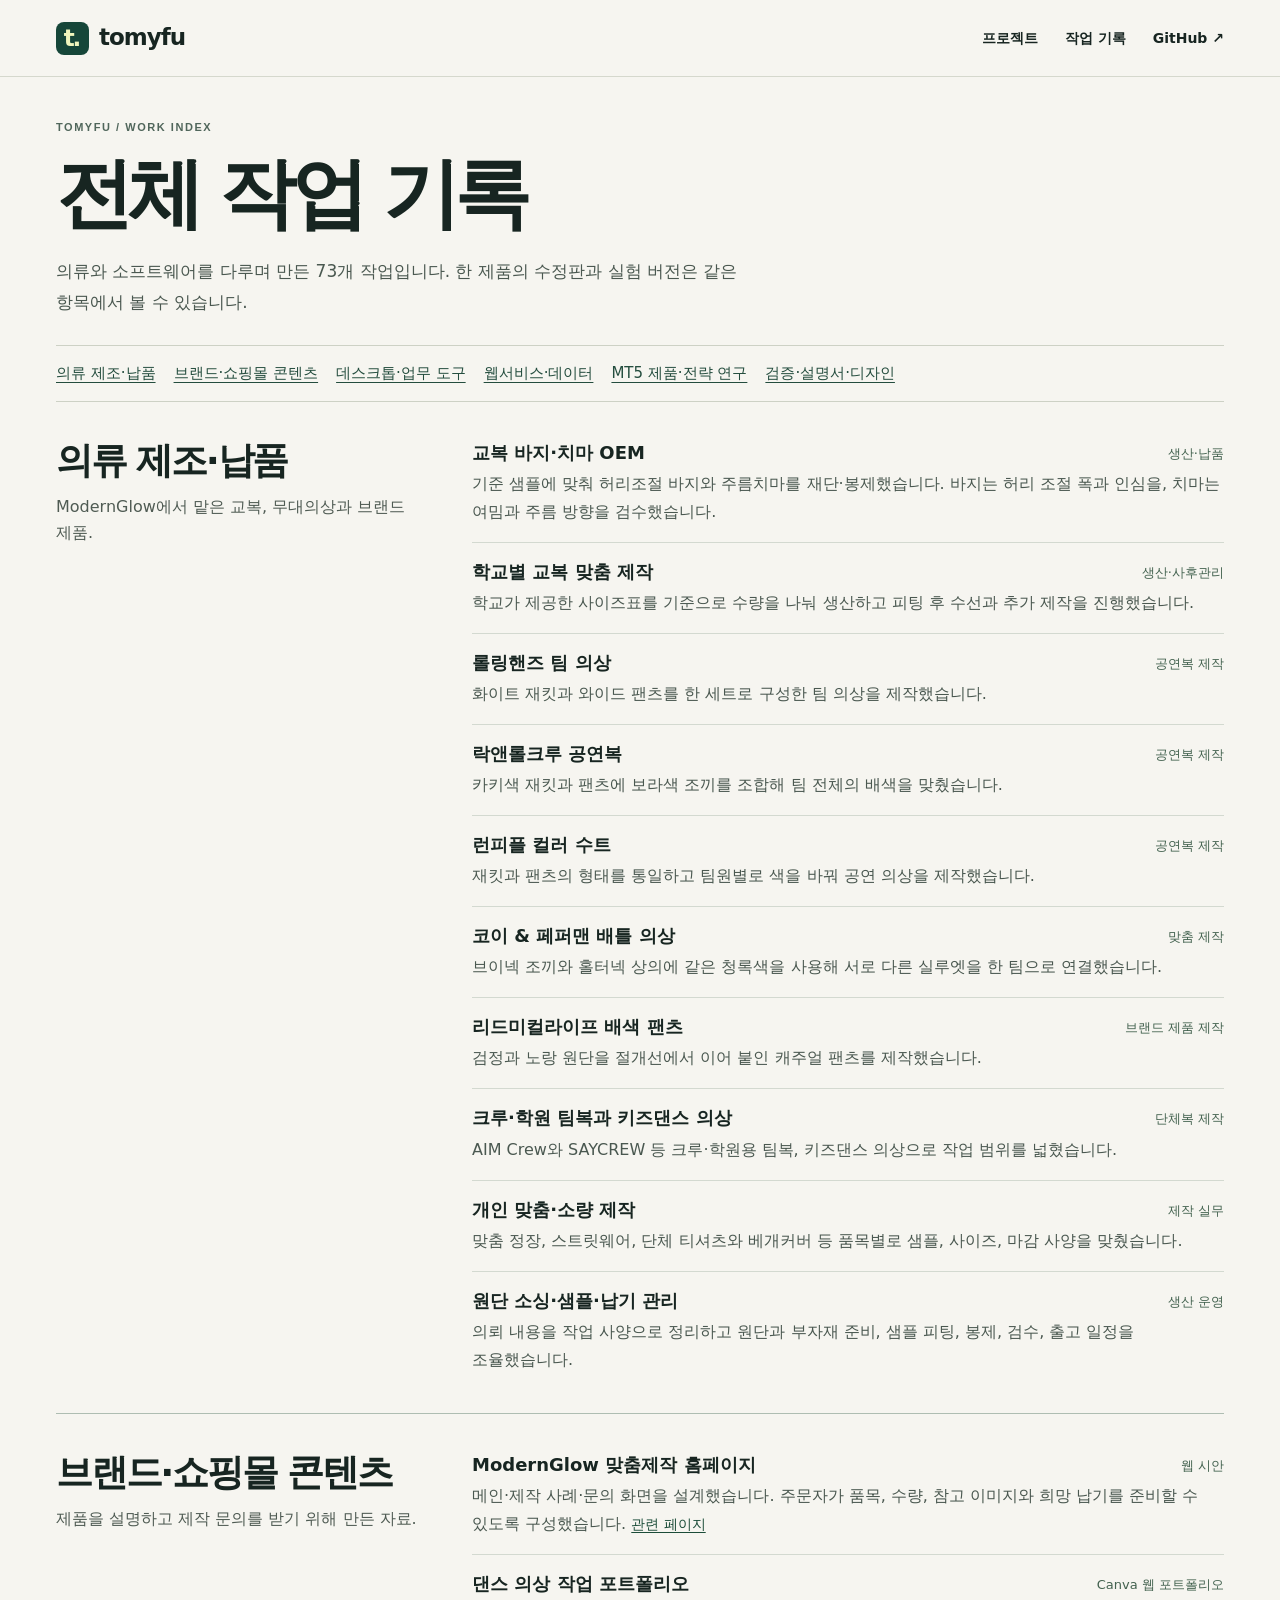
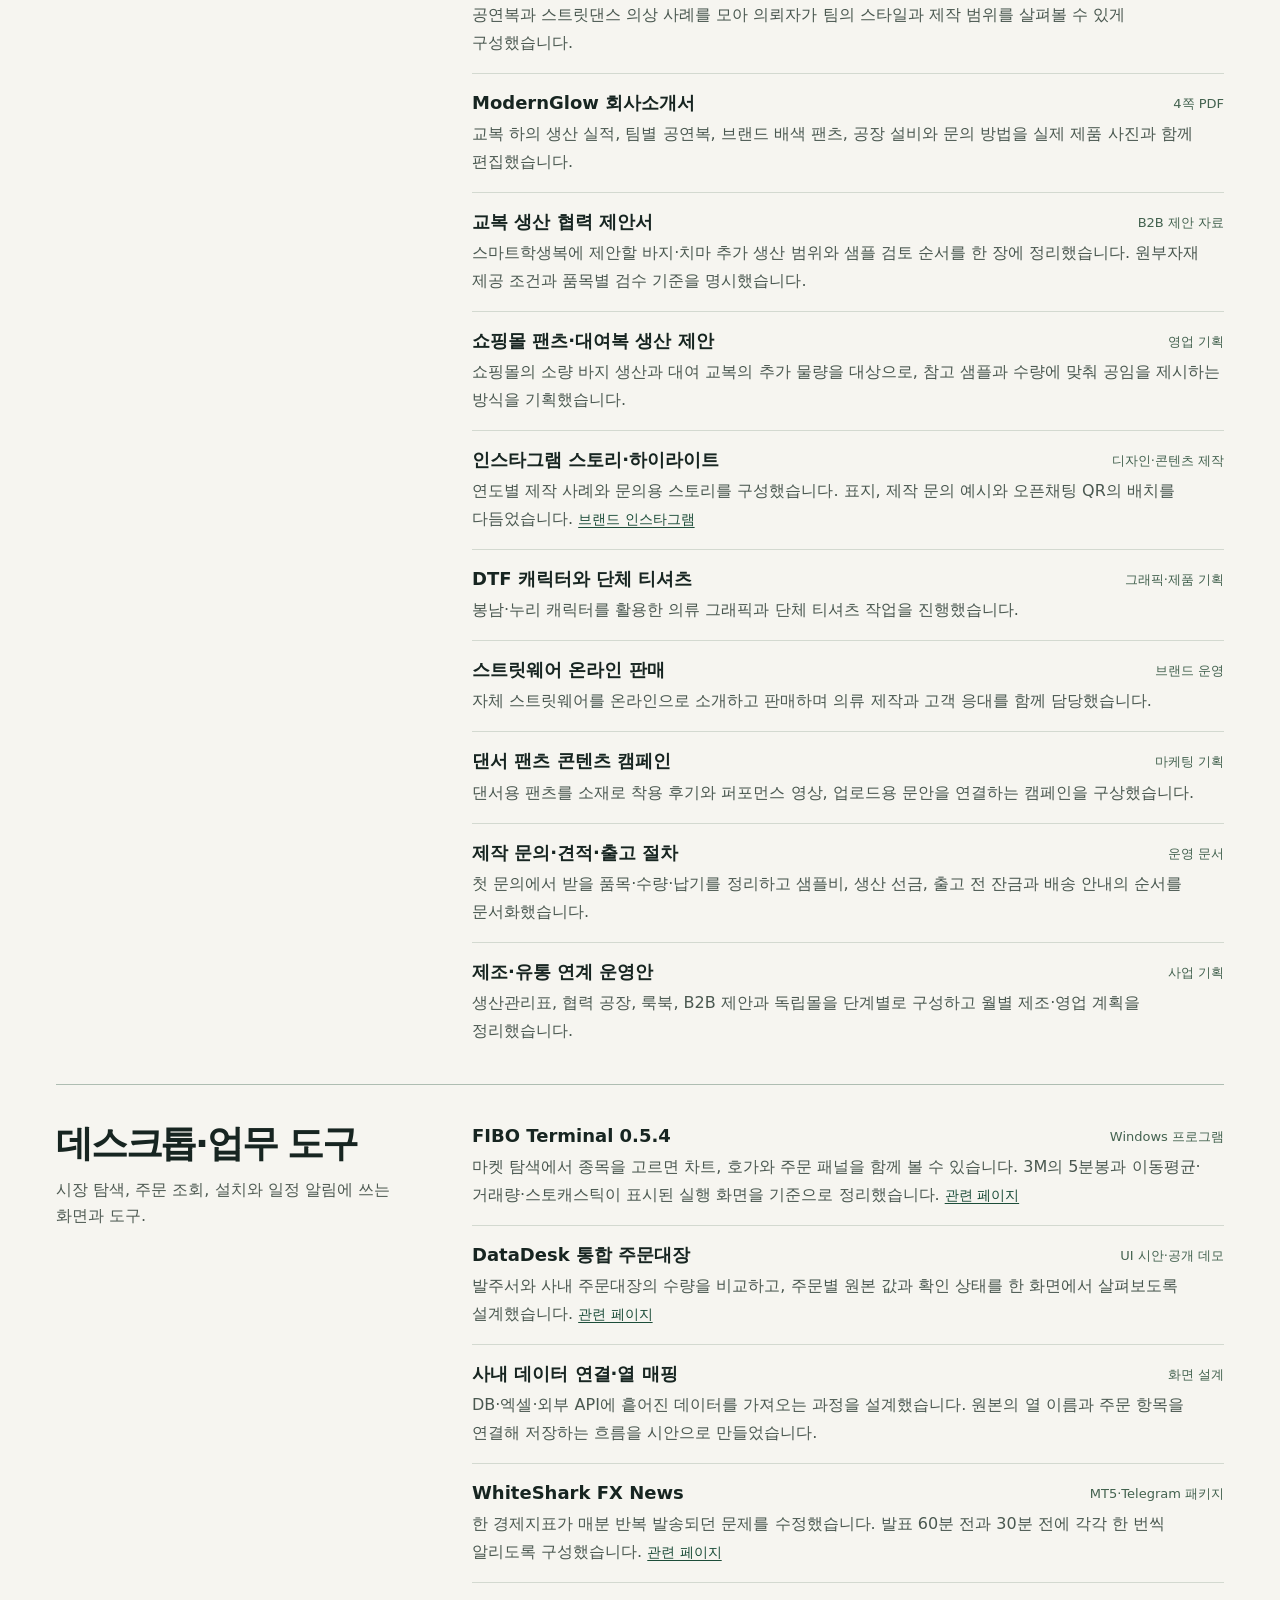
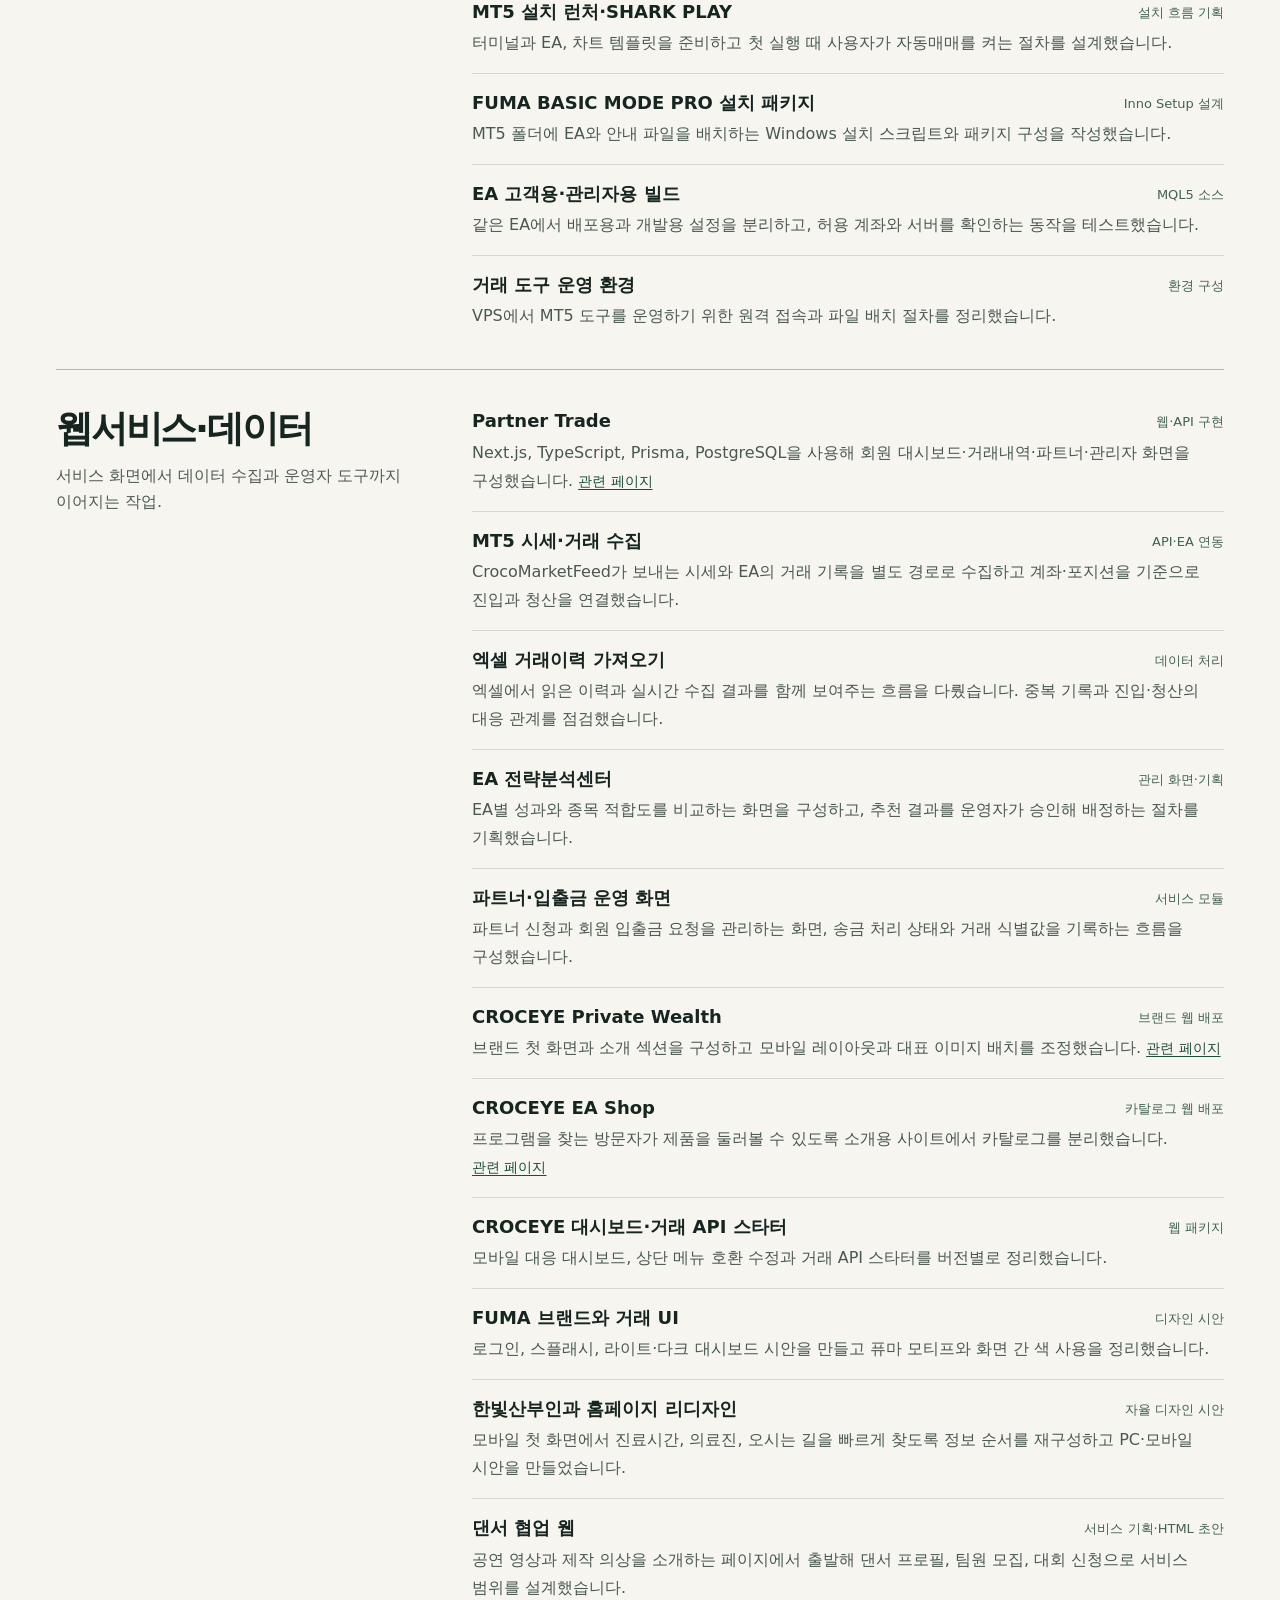
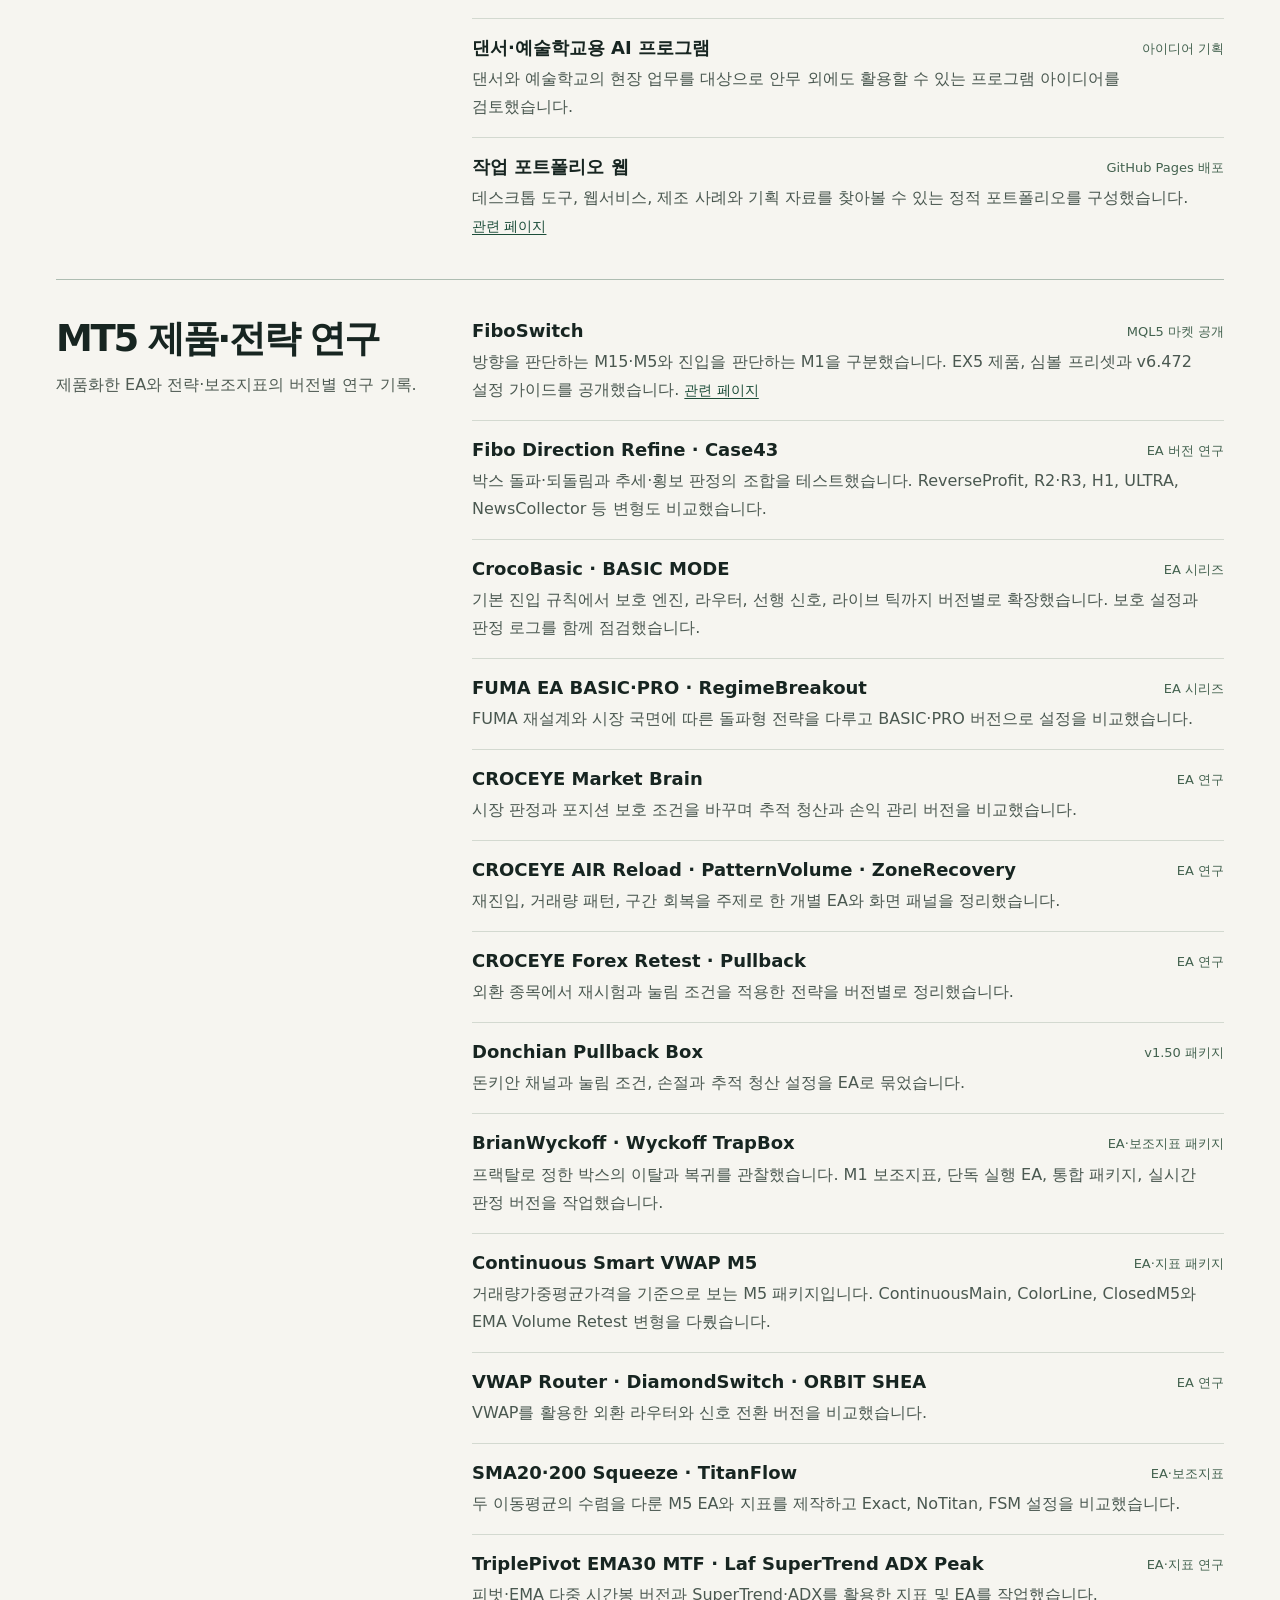
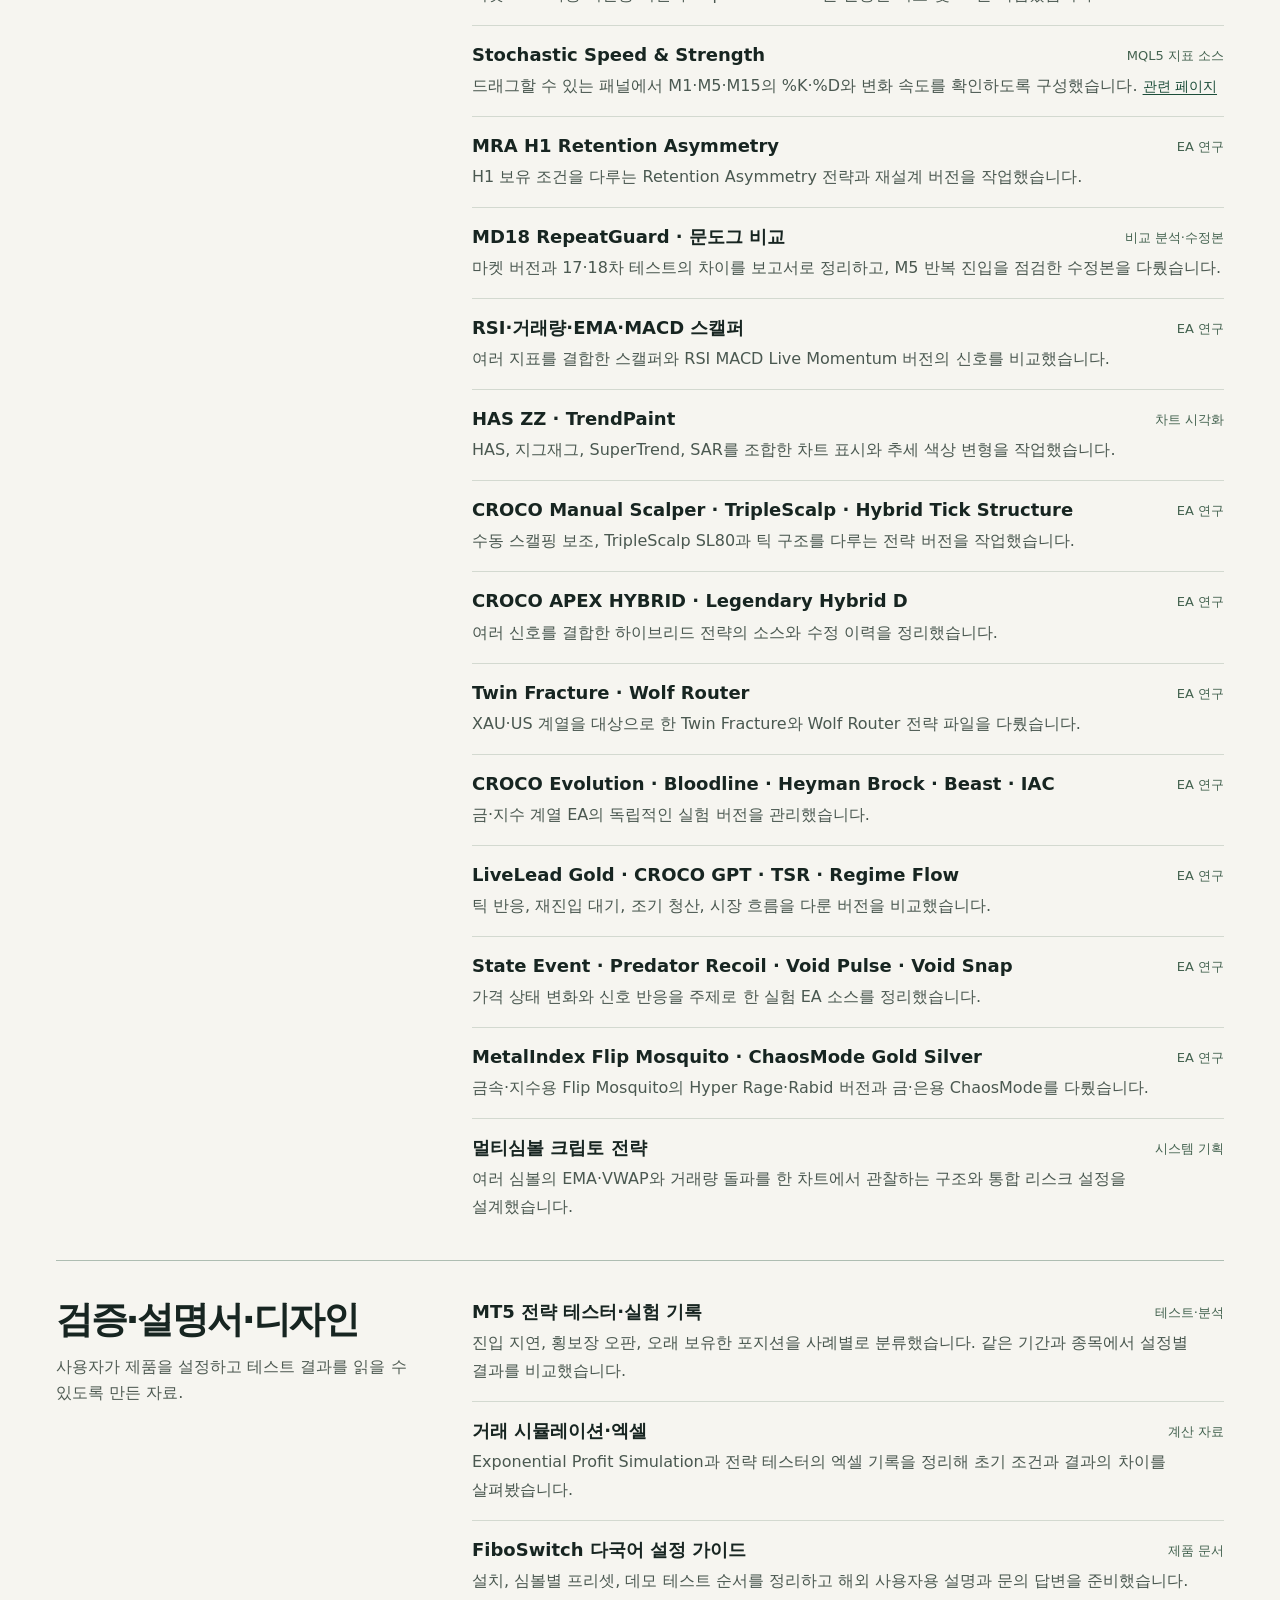
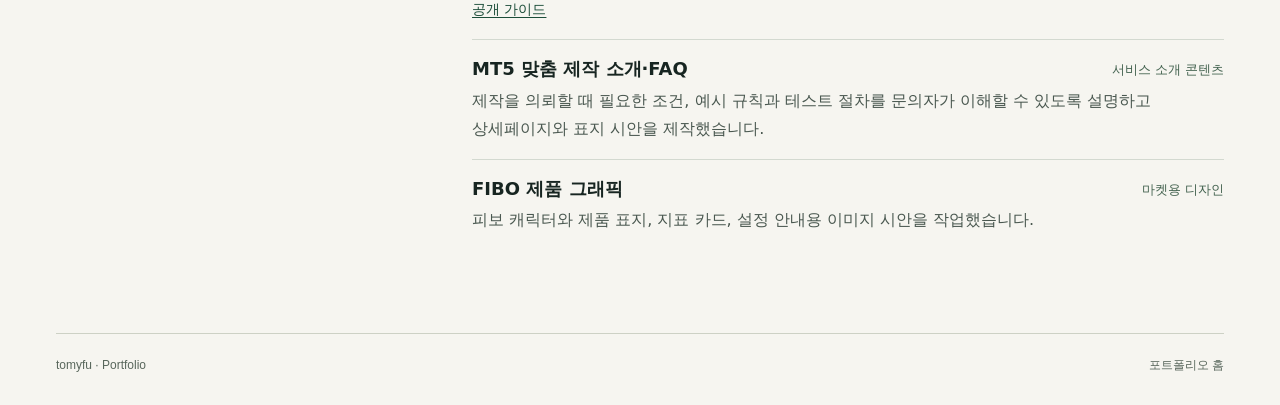
==== work.html @ 7df4c969 "의류 제작·소프트웨어 작업 73개 수록 및 FIBO Terminal 0.5.4 소개 정정" ====
<!doctype html><html lang="ko"><head><meta charset="utf-8"><meta name="viewport" content="width=device-width, initial-scale=1"><meta name="theme-color" content="#f6f5f0"><meta name="description" content="tomyfu의 의류 제조·브랜드 운영, Windows 프로그램, 웹서비스와 MT5 프로젝트 포트폴리오"><title>전체 작업 기록 · tomyfu</title><link rel="icon" href="assets/mark.svg" type="image/svg+xml"><link rel="stylesheet" href="assets/site.css"></head><body><a class="skip" href="#main">본문으로</a><header class="top"><div class="wrap bar"><a class="brand" href="index.html" aria-label="tomyfu 포트폴리오 첫 화면"><span class="symbol" aria-hidden="true">t.</span>tomyfu</a><nav aria-label="주 메뉴"><a href="index.html#projects">프로젝트</a><a href="index.html#archive">작업 기록</a><a href="https://github.com/tomyfu/portfolio">GitHub ↗</a></nav></div></header><main id="main" class="wrap catalog"><header class="catalog-head"><p class="eyebrow">TOMYFU / WORK INDEX</p><h1>전체 작업 기록</h1><p>의류와 소프트웨어를 다루며 만든 73개 작업입니다. 한 제품의 수정판과 실험 버전은 같은 항목에서 볼 수 있습니다.</p></header><nav class="catalog-nav" aria-label="작업 분야"><a href="#clothing">의류 제조·납품</a>
<a href="#brand">브랜드·쇼핑몰 콘텐츠</a>
<a href="#software">데스크톱·업무 도구</a>
<a href="#web">웹서비스·데이터</a>
<a href="#mt5">MT5 제품·전략 연구</a>
<a href="#docs">검증·설명서·디자인</a></nav><section id="clothing" class="group"><header><h2>의류 제조·납품</h2><p>ModernGlow에서 맡은 교복, 무대의상과 브랜드 제품.</p></header><dl class="records"><div class="record"><dt>교복 바지·치마 OEM</dt><dd class="stage">생산·납품</dd><dd class="record-body">기준 샘플에 맞춰 허리조절 바지와 주름치마를 재단·봉제했습니다. 바지는 허리 조절 폭과 인심을, 치마는 여밈과 주름 방향을 검수했습니다.</dd></div>
<div class="record"><dt>학교별 교복 맞춤 제작</dt><dd class="stage">생산·사후관리</dd><dd class="record-body">학교가 제공한 사이즈표를 기준으로 수량을 나눠 생산하고 피팅 후 수선과 추가 제작을 진행했습니다.</dd></div>
<div class="record"><dt>롤링핸즈 팀 의상</dt><dd class="stage">공연복 제작</dd><dd class="record-body">화이트 재킷과 와이드 팬츠를 한 세트로 구성한 팀 의상을 제작했습니다.</dd></div>
<div class="record"><dt>락앤롤크루 공연복</dt><dd class="stage">공연복 제작</dd><dd class="record-body">카키색 재킷과 팬츠에 보라색 조끼를 조합해 팀 전체의 배색을 맞췄습니다.</dd></div>
<div class="record"><dt>런피플 컬러 수트</dt><dd class="stage">공연복 제작</dd><dd class="record-body">재킷과 팬츠의 형태를 통일하고 팀원별로 색을 바꿔 공연 의상을 제작했습니다.</dd></div>
<div class="record"><dt>코이 &amp; 페퍼맨 배틀 의상</dt><dd class="stage">맞춤 제작</dd><dd class="record-body">브이넥 조끼와 홀터넥 상의에 같은 청록색을 사용해 서로 다른 실루엣을 한 팀으로 연결했습니다.</dd></div>
<div class="record"><dt>리드미컬라이프 배색 팬츠</dt><dd class="stage">브랜드 제품 제작</dd><dd class="record-body">검정과 노랑 원단을 절개선에서 이어 붙인 캐주얼 팬츠를 제작했습니다.</dd></div>
<div class="record"><dt>크루·학원 팀복과 키즈댄스 의상</dt><dd class="stage">단체복 제작</dd><dd class="record-body">AIM Crew와 SAYCREW 등 크루·학원용 팀복, 키즈댄스 의상으로 작업 범위를 넓혔습니다.</dd></div>
<div class="record"><dt>개인 맞춤·소량 제작</dt><dd class="stage">제작 실무</dd><dd class="record-body">맞춤 정장, 스트릿웨어, 단체 티셔츠와 베개커버 등 품목별로 샘플, 사이즈, 마감 사양을 맞췄습니다.</dd></div>
<div class="record"><dt>원단 소싱·샘플·납기 관리</dt><dd class="stage">생산 운영</dd><dd class="record-body">의뢰 내용을 작업 사양으로 정리하고 원단과 부자재 준비, 샘플 피팅, 봉제, 검수, 출고 일정을 조율했습니다.</dd></div></dl></section>
<section id="brand" class="group"><header><h2>브랜드·쇼핑몰 콘텐츠</h2><p>제품을 설명하고 제작 문의를 받기 위해 만든 자료.</p></header><dl class="records"><div class="record"><dt>ModernGlow 맞춤제작 홈페이지</dt><dd class="stage">웹 시안</dd><dd class="record-body">메인·제작 사례·문의 화면을 설계했습니다. 주문자가 품목, 수량, 참고 이미지와 희망 납기를 준비할 수 있도록 구성했습니다. <a href="projects/modernglow.html">관련 페이지</a></dd></div>
<div class="record"><dt>댄스 의상 작업 포트폴리오</dt><dd class="stage">Canva 웹 포트폴리오</dd><dd class="record-body">공연복과 스트릿댄스 의상 사례를 모아 의뢰자가 팀의 스타일과 제작 범위를 살펴볼 수 있게 구성했습니다.</dd></div>
<div class="record"><dt>ModernGlow 회사소개서</dt><dd class="stage">4쪽 PDF</dd><dd class="record-body">교복 하의 생산 실적, 팀별 공연복, 브랜드 배색 팬츠, 공장 설비와 문의 방법을 실제 제품 사진과 함께 편집했습니다.</dd></div>
<div class="record"><dt>교복 생산 협력 제안서</dt><dd class="stage">B2B 제안 자료</dd><dd class="record-body">스마트학생복에 제안할 바지·치마 추가 생산 범위와 샘플 검토 순서를 한 장에 정리했습니다. 원부자재 제공 조건과 품목별 검수 기준을 명시했습니다.</dd></div>
<div class="record"><dt>쇼핑몰 팬츠·대여복 생산 제안</dt><dd class="stage">영업 기획</dd><dd class="record-body">쇼핑몰의 소량 바지 생산과 대여 교복의 추가 물량을 대상으로, 참고 샘플과 수량에 맞춰 공임을 제시하는 방식을 기획했습니다.</dd></div>
<div class="record"><dt>인스타그램 스토리·하이라이트</dt><dd class="stage">디자인·콘텐츠 제작</dd><dd class="record-body">연도별 제작 사례와 문의용 스토리를 구성했습니다. 표지, 제작 문의 예시와 오픈채팅 QR의 배치를 다듬었습니다. <a href="https://www.instagram.com/modernglow_cloth/">브랜드 인스타그램</a></dd></div>
<div class="record"><dt>DTF 캐릭터와 단체 티셔츠</dt><dd class="stage">그래픽·제품 기획</dd><dd class="record-body">봉남·누리 캐릭터를 활용한 의류 그래픽과 단체 티셔츠 작업을 진행했습니다.</dd></div>
<div class="record"><dt>스트릿웨어 온라인 판매</dt><dd class="stage">브랜드 운영</dd><dd class="record-body">자체 스트릿웨어를 온라인으로 소개하고 판매하며 의류 제작과 고객 응대를 함께 담당했습니다.</dd></div>
<div class="record"><dt>댄서 팬츠 콘텐츠 캠페인</dt><dd class="stage">마케팅 기획</dd><dd class="record-body">댄서용 팬츠를 소재로 착용 후기와 퍼포먼스 영상, 업로드용 문안을 연결하는 캠페인을 구상했습니다.</dd></div>
<div class="record"><dt>제작 문의·견적·출고 절차</dt><dd class="stage">운영 문서</dd><dd class="record-body">첫 문의에서 받을 품목·수량·납기를 정리하고 샘플비, 생산 선금, 출고 전 잔금과 배송 안내의 순서를 문서화했습니다.</dd></div>
<div class="record"><dt>제조·유통 연계 운영안</dt><dd class="stage">사업 기획</dd><dd class="record-body">생산관리표, 협력 공장, 룩북, B2B 제안과 독립몰을 단계별로 구성하고 월별 제조·영업 계획을 정리했습니다.</dd></div></dl></section>
<section id="software" class="group"><header><h2>데스크톱·업무 도구</h2><p>시장 탐색, 주문 조회, 설치와 일정 알림에 쓰는 화면과 도구.</p></header><dl class="records"><div class="record"><dt>FIBO Terminal 0.5.4</dt><dd class="stage">Windows 프로그램</dd><dd class="record-body">마켓 탐색에서 종목을 고르면 차트, 호가와 주문 패널을 함께 볼 수 있습니다. 3M의 5분봉과 이동평균·거래량·스토캐스틱이 표시된 실행 화면을 기준으로 정리했습니다. <a href="projects/fibo-terminal.html">관련 페이지</a></dd></div>
<div class="record"><dt>DataDesk 통합 주문대장</dt><dd class="stage">UI 시안·공개 데모</dd><dd class="record-body">발주서와 사내 주문대장의 수량을 비교하고, 주문별 원본 값과 확인 상태를 한 화면에서 살펴보도록 설계했습니다. <a href="demos/datadesk.html">관련 페이지</a></dd></div>
<div class="record"><dt>사내 데이터 연결·열 매핑</dt><dd class="stage">화면 설계</dd><dd class="record-body">DB·엑셀·외부 API에 흩어진 데이터를 가져오는 과정을 설계했습니다. 원본의 열 이름과 주문 항목을 연결해 저장하는 흐름을 시안으로 만들었습니다.</dd></div>
<div class="record"><dt>WhiteShark FX News</dt><dd class="stage">MT5·Telegram 패키지</dd><dd class="record-body">한 경제지표가 매분 반복 발송되던 문제를 수정했습니다. 발표 60분 전과 30분 전에 각각 한 번씩 알리도록 구성했습니다. <a href="projects/news.html">관련 페이지</a></dd></div>
<div class="record"><dt>MT5 설치 런처·SHARK PLAY</dt><dd class="stage">설치 흐름 기획</dd><dd class="record-body">터미널과 EA, 차트 템플릿을 준비하고 첫 실행 때 사용자가 자동매매를 켜는 절차를 설계했습니다.</dd></div>
<div class="record"><dt>FUMA BASIC MODE PRO 설치 패키지</dt><dd class="stage">Inno Setup 설계</dd><dd class="record-body">MT5 폴더에 EA와 안내 파일을 배치하는 Windows 설치 스크립트와 패키지 구성을 작성했습니다.</dd></div>
<div class="record"><dt>EA 고객용·관리자용 빌드</dt><dd class="stage">MQL5 소스</dd><dd class="record-body">같은 EA에서 배포용과 개발용 설정을 분리하고, 허용 계좌와 서버를 확인하는 동작을 테스트했습니다.</dd></div>
<div class="record"><dt>거래 도구 운영 환경</dt><dd class="stage">환경 구성</dd><dd class="record-body">VPS에서 MT5 도구를 운영하기 위한 원격 접속과 파일 배치 절차를 정리했습니다.</dd></div></dl></section>
<section id="web" class="group"><header><h2>웹서비스·데이터</h2><p>서비스 화면에서 데이터 수집과 운영자 도구까지 이어지는 작업.</p></header><dl class="records"><div class="record"><dt>Partner Trade</dt><dd class="stage">웹·API 구현</dd><dd class="record-body">Next.js, TypeScript, Prisma, PostgreSQL을 사용해 회원 대시보드·거래내역·파트너·관리자 화면을 구성했습니다. <a href="projects/partner.html">관련 페이지</a></dd></div>
<div class="record"><dt>MT5 시세·거래 수집</dt><dd class="stage">API·EA 연동</dd><dd class="record-body">CrocoMarketFeed가 보내는 시세와 EA의 거래 기록을 별도 경로로 수집하고 계좌·포지션을 기준으로 진입과 청산을 연결했습니다.</dd></div>
<div class="record"><dt>엑셀 거래이력 가져오기</dt><dd class="stage">데이터 처리</dd><dd class="record-body">엑셀에서 읽은 이력과 실시간 수집 결과를 함께 보여주는 흐름을 다뤘습니다. 중복 기록과 진입·청산의 대응 관계를 점검했습니다.</dd></div>
<div class="record"><dt>EA 전략분석센터</dt><dd class="stage">관리 화면·기획</dd><dd class="record-body">EA별 성과와 종목 적합도를 비교하는 화면을 구성하고, 추천 결과를 운영자가 승인해 배정하는 절차를 기획했습니다.</dd></div>
<div class="record"><dt>파트너·입출금 운영 화면</dt><dd class="stage">서비스 모듈</dd><dd class="record-body">파트너 신청과 회원 입출금 요청을 관리하는 화면, 송금 처리 상태와 거래 식별값을 기록하는 흐름을 구성했습니다.</dd></div>
<div class="record"><dt>CROCEYE Private Wealth</dt><dd class="stage">브랜드 웹 배포</dd><dd class="record-body">브랜드 첫 화면과 소개 섹션을 구성하고 모바일 레이아웃과 대표 이미지 배치를 조정했습니다. <a href="projects/croceye.html">관련 페이지</a></dd></div>
<div class="record"><dt>CROCEYE EA Shop</dt><dd class="stage">카탈로그 웹 배포</dd><dd class="record-body">프로그램을 찾는 방문자가 제품을 둘러볼 수 있도록 소개용 사이트에서 카탈로그를 분리했습니다. <a href="projects/croceye.html">관련 페이지</a></dd></div>
<div class="record"><dt>CROCEYE 대시보드·거래 API 스타터</dt><dd class="stage">웹 패키지</dd><dd class="record-body">모바일 대응 대시보드, 상단 메뉴 호환 수정과 거래 API 스타터를 버전별로 정리했습니다.</dd></div>
<div class="record"><dt>FUMA 브랜드와 거래 UI</dt><dd class="stage">디자인 시안</dd><dd class="record-body">로그인, 스플래시, 라이트·다크 대시보드 시안을 만들고 퓨마 모티프와 화면 간 색 사용을 정리했습니다.</dd></div>
<div class="record"><dt>한빛산부인과 홈페이지 리디자인</dt><dd class="stage">자율 디자인 시안</dd><dd class="record-body">모바일 첫 화면에서 진료시간, 의료진, 오시는 길을 빠르게 찾도록 정보 순서를 재구성하고 PC·모바일 시안을 만들었습니다.</dd></div>
<div class="record"><dt>댄서 협업 웹</dt><dd class="stage">서비스 기획·HTML 초안</dd><dd class="record-body">공연 영상과 제작 의상을 소개하는 페이지에서 출발해 댄서 프로필, 팀원 모집, 대회 신청으로 서비스 범위를 설계했습니다.</dd></div>
<div class="record"><dt>댄서·예술학교용 AI 프로그램</dt><dd class="stage">아이디어 기획</dd><dd class="record-body">댄서와 예술학교의 현장 업무를 대상으로 안무 외에도 활용할 수 있는 프로그램 아이디어를 검토했습니다.</dd></div>
<div class="record"><dt>작업 포트폴리오 웹</dt><dd class="stage">GitHub Pages 배포</dd><dd class="record-body">데스크톱 도구, 웹서비스, 제조 사례와 기획 자료를 찾아볼 수 있는 정적 포트폴리오를 구성했습니다. <a href="index.html">관련 페이지</a></dd></div></dl></section>
<section id="mt5" class="group"><header><h2>MT5 제품·전략 연구</h2><p>제품화한 EA와 전략·보조지표의 버전별 연구 기록.</p></header><dl class="records"><div class="record"><dt>FiboSwitch</dt><dd class="stage">MQL5 마켓 공개</dd><dd class="record-body">방향을 판단하는 M15·M5와 진입을 판단하는 M1을 구분했습니다. EX5 제품, 심볼 프리셋과 v6.472 설정 가이드를 공개했습니다. <a href="projects/fibo.html">관련 페이지</a></dd></div>
<div class="record"><dt>Fibo Direction Refine · Case43</dt><dd class="stage">EA 버전 연구</dd><dd class="record-body">박스 돌파·되돌림과 추세·횡보 판정의 조합을 테스트했습니다. ReverseProfit, R2·R3, H1, ULTRA, NewsCollector 등 변형도 비교했습니다.</dd></div>
<div class="record"><dt>CrocoBasic · BASIC MODE</dt><dd class="stage">EA 시리즈</dd><dd class="record-body">기본 진입 규칙에서 보호 엔진, 라우터, 선행 신호, 라이브 틱까지 버전별로 확장했습니다. 보호 설정과 판정 로그를 함께 점검했습니다.</dd></div>
<div class="record"><dt>FUMA EA BASIC·PRO · RegimeBreakout</dt><dd class="stage">EA 시리즈</dd><dd class="record-body">FUMA 재설계와 시장 국면에 따른 돌파형 전략을 다루고 BASIC·PRO 버전으로 설정을 비교했습니다.</dd></div>
<div class="record"><dt>CROCEYE Market Brain</dt><dd class="stage">EA 연구</dd><dd class="record-body">시장 판정과 포지션 보호 조건을 바꾸며 추적 청산과 손익 관리 버전을 비교했습니다.</dd></div>
<div class="record"><dt>CROCEYE AIR Reload · PatternVolume · ZoneRecovery</dt><dd class="stage">EA 연구</dd><dd class="record-body">재진입, 거래량 패턴, 구간 회복을 주제로 한 개별 EA와 화면 패널을 정리했습니다.</dd></div>
<div class="record"><dt>CROCEYE Forex Retest · Pullback</dt><dd class="stage">EA 연구</dd><dd class="record-body">외환 종목에서 재시험과 눌림 조건을 적용한 전략을 버전별로 정리했습니다.</dd></div>
<div class="record"><dt>Donchian Pullback Box</dt><dd class="stage">v1.50 패키지</dd><dd class="record-body">돈키안 채널과 눌림 조건, 손절과 추적 청산 설정을 EA로 묶었습니다.</dd></div>
<div class="record"><dt>BrianWyckoff · Wyckoff TrapBox</dt><dd class="stage">EA·보조지표 패키지</dd><dd class="record-body">프랙탈로 정한 박스의 이탈과 복귀를 관찰했습니다. M1 보조지표, 단독 실행 EA, 통합 패키지, 실시간 판정 버전을 작업했습니다.</dd></div>
<div class="record"><dt>Continuous Smart VWAP M5</dt><dd class="stage">EA·지표 패키지</dd><dd class="record-body">거래량가중평균가격을 기준으로 보는 M5 패키지입니다. ContinuousMain, ColorLine, ClosedM5와 EMA Volume Retest 변형을 다뤘습니다.</dd></div>
<div class="record"><dt>VWAP Router · DiamondSwitch · ORBIT SHEA</dt><dd class="stage">EA 연구</dd><dd class="record-body">VWAP를 활용한 외환 라우터와 신호 전환 버전을 비교했습니다.</dd></div>
<div class="record"><dt>SMA20·200 Squeeze · TitanFlow</dt><dd class="stage">EA·보조지표</dd><dd class="record-body">두 이동평균의 수렴을 다룬 M5 EA와 지표를 제작하고 Exact, NoTitan, FSM 설정을 비교했습니다.</dd></div>
<div class="record"><dt>TriplePivot EMA30 MTF · Laf SuperTrend ADX Peak</dt><dd class="stage">EA·지표 연구</dd><dd class="record-body">피벗·EMA 다중 시간봉 버전과 SuperTrend·ADX를 활용한 지표 및 EA를 작업했습니다.</dd></div>
<div class="record"><dt>Stochastic Speed &amp; Strength</dt><dd class="stage">MQL5 지표 소스</dd><dd class="record-body">드래그할 수 있는 패널에서 M1·M5·M15의 %K·%D와 변화 속도를 확인하도록 구성했습니다. <a href="projects/stochastic.html">관련 페이지</a></dd></div>
<div class="record"><dt>MRA H1 Retention Asymmetry</dt><dd class="stage">EA 연구</dd><dd class="record-body">H1 보유 조건을 다루는 Retention Asymmetry 전략과 재설계 버전을 작업했습니다.</dd></div>
<div class="record"><dt>MD18 RepeatGuard · 문도그 비교</dt><dd class="stage">비교 분석·수정본</dd><dd class="record-body">마켓 버전과 17·18차 테스트의 차이를 보고서로 정리하고, M5 반복 진입을 점검한 수정본을 다뤘습니다.</dd></div>
<div class="record"><dt>RSI·거래량·EMA·MACD 스캘퍼</dt><dd class="stage">EA 연구</dd><dd class="record-body">여러 지표를 결합한 스캘퍼와 RSI MACD Live Momentum 버전의 신호를 비교했습니다.</dd></div>
<div class="record"><dt>HAS ZZ · TrendPaint</dt><dd class="stage">차트 시각화</dd><dd class="record-body">HAS, 지그재그, SuperTrend, SAR를 조합한 차트 표시와 추세 색상 변형을 작업했습니다.</dd></div>
<div class="record"><dt>CROCO Manual Scalper · TripleScalp · Hybrid Tick Structure</dt><dd class="stage">EA 연구</dd><dd class="record-body">수동 스캘핑 보조, TripleScalp SL80과 틱 구조를 다루는 전략 버전을 작업했습니다.</dd></div>
<div class="record"><dt>CROCO APEX HYBRID · Legendary Hybrid D</dt><dd class="stage">EA 연구</dd><dd class="record-body">여러 신호를 결합한 하이브리드 전략의 소스와 수정 이력을 정리했습니다.</dd></div>
<div class="record"><dt>Twin Fracture · Wolf Router</dt><dd class="stage">EA 연구</dd><dd class="record-body">XAU·US 계열을 대상으로 한 Twin Fracture와 Wolf Router 전략 파일을 다뤘습니다.</dd></div>
<div class="record"><dt>CROCO Evolution · Bloodline · Heyman Brock · Beast · IAC</dt><dd class="stage">EA 연구</dd><dd class="record-body">금·지수 계열 EA의 독립적인 실험 버전을 관리했습니다.</dd></div>
<div class="record"><dt>LiveLead Gold · CROCO GPT · TSR · Regime Flow</dt><dd class="stage">EA 연구</dd><dd class="record-body">틱 반응, 재진입 대기, 조기 청산, 시장 흐름을 다룬 버전을 비교했습니다.</dd></div>
<div class="record"><dt>State Event · Predator Recoil · Void Pulse · Void Snap</dt><dd class="stage">EA 연구</dd><dd class="record-body">가격 상태 변화와 신호 반응을 주제로 한 실험 EA 소스를 정리했습니다.</dd></div>
<div class="record"><dt>MetalIndex Flip Mosquito · ChaosMode Gold Silver</dt><dd class="stage">EA 연구</dd><dd class="record-body">금속·지수용 Flip Mosquito의 Hyper Rage·Rabid 버전과 금·은용 ChaosMode를 다뤘습니다.</dd></div>
<div class="record"><dt>멀티심볼 크립토 전략</dt><dd class="stage">시스템 기획</dd><dd class="record-body">여러 심볼의 EMA·VWAP와 거래량 돌파를 한 차트에서 관찰하는 구조와 통합 리스크 설정을 설계했습니다.</dd></div></dl></section>
<section id="docs" class="group"><header><h2>검증·설명서·디자인</h2><p>사용자가 제품을 설정하고 테스트 결과를 읽을 수 있도록 만든 자료.</p></header><dl class="records"><div class="record"><dt>MT5 전략 테스터·실험 기록</dt><dd class="stage">테스트·분석</dd><dd class="record-body">진입 지연, 횡보장 오판, 오래 보유한 포지션을 사례별로 분류했습니다. 같은 기간과 종목에서 설정별 결과를 비교했습니다.</dd></div>
<div class="record"><dt>거래 시뮬레이션·엑셀</dt><dd class="stage">계산 자료</dd><dd class="record-body">Exponential Profit Simulation과 전략 테스터의 엑셀 기록을 정리해 초기 조건과 결과의 차이를 살펴봤습니다.</dd></div>
<div class="record"><dt>FiboSwitch 다국어 설정 가이드</dt><dd class="stage">제품 문서</dd><dd class="record-body">설치, 심볼별 프리셋, 데모 테스트 순서를 정리하고 해외 사용자용 설명과 문의 답변을 준비했습니다. <a href="https://www.mql5.com/en/blogs/post/780817">공개 가이드</a></dd></div>
<div class="record"><dt>MT5 맞춤 제작 소개·FAQ</dt><dd class="stage">서비스 소개 콘텐츠</dd><dd class="record-body">제작을 의뢰할 때 필요한 조건, 예시 규칙과 테스트 절차를 문의자가 이해할 수 있도록 설명하고 상세페이지와 표지 시안을 제작했습니다.</dd></div>
<div class="record"><dt>FIBO 제품 그래픽</dt><dd class="stage">마켓용 디자인</dd><dd class="record-body">피보 캐릭터와 제품 표지, 지표 카드, 설정 안내용 이미지 시안을 작업했습니다.</dd></div></dl></section></main><footer class="wrap foot"><span>tomyfu · Portfolio</span><a href="index.html">포트폴리오 홈</a></footer></body></html>
---- assets/site.css ----
*{box-sizing:border-box}html{scroll-behavior:smooth}body{margin:0;background:#f6f5f0;color:#172521;font:16px/1.62 "Inter","Malgun Gothic","Apple SD Gothic Neo",system-ui,sans-serif;word-break:keep-all;overflow-wrap:break-word}a{color:inherit;text-decoration:none}a:focus-visible,button:focus-visible,summary:focus-visible{outline:3px solid #bc581b;outline-offset:4px}button{font:inherit;cursor:pointer}img{display:block;max-width:100%}.wrap{width:min(1168px,calc(100% - 96px));margin:auto}.top{border-bottom:1px solid #d5d8cd}.bar{display:flex;align-items:center;justify-content:space-between;height:76px}.brand{display:inline-flex;align-items:center;gap:10px;font-size:23px;font-weight:750;letter-spacing:-1px}.symbol{height:33px;width:33px;display:grid;place-items:center;background:#164639;color:#f0f5bd;border-radius:8px;line-height:1;letter-spacing:-2px;padding-right:2px}.bar nav,.actions{display:flex;align-items:center;gap:27px}.bar nav a,.back{font-size:14px;font-weight:650}.bar nav a:hover,.back:hover,.next:hover,.actions>a:not(.button):hover{text-decoration:underline}.hero{display:grid;grid-template-columns:.96fr 1.04fr;gap:44px;align-items:center;padding:58px 0 64px}.eyebrow,.card-meta,.feature small,.graphic>small,.screen-head,.label,.back,.foot{font-family:"Inter","Malgun Gothic",sans-serif}.eyebrow{font-size:11px;letter-spacing:.14em;font-weight:760;color:#50665b;margin:0 0 15px}.hero h1,.case h1{font-size:clamp(44px,5.6vw,83px);letter-spacing:-.082em;line-height:1.08;margin:0}.hero h1 span{color:#63876a}.intro{font-size:17px;line-height:1.8;letter-spacing:-.025em;color:#4a5850;max-width:520px;margin:25px 0}.button{display:inline-flex;align-items:center;justify-content:center;gap:20px;border-radius:5px;background:#184437;color:#f7f8ef;font-weight:700;padding:12px 20px;font-size:14px}.button:hover{background:#245a48}.feature{min-width:0;display:block;position:relative;border-radius:9px;overflow:hidden;background:#101e1c;color:#f4f4e9;box-shadow:0 12px 30px #182f2714}.feature>img{width:100%;height:clamp(260px,23vw,320px);object-fit:cover;object-position:50% 42%}.feature>div{padding:15px 21px;display:flex;justify-content:space-between;align-items:center}.feature small,.feature b{display:block}.feature small{font-size:9px;letter-spacing:.16em;color:#a8c6b0}.feature b{font-size:19px;letter-spacing:-.045em}.play{height:32px;width:32px;display:grid;place-items:center;border:1px solid #68857a;border-radius:50%;font-size:12px}.section-head{display:flex;justify-content:space-between;align-items:flex-end;gap:20px;margin:0 0 24px}.collection,.archive{border-top:1px solid #cdd1c5;padding:36px 0 55px;scroll-margin-top:15px}h2,h3,p{margin-top:0}.section-head h2,.archive h2{font-size:37px;letter-spacing:-.075em;line-height:1.15;margin:0}.section-head .eyebrow,.archive .eyebrow{margin-bottom:7px}.filters{display:flex;flex-wrap:wrap;gap:5px}.filters button{border:1px solid transparent;background:transparent;color:#4c5e53;border-radius:99px;padding:5px 11px;font-size:13px}.filters button[aria-pressed=true]{background:#deead7;color:#173c2e;border-color:#c6d4bd;font-weight:700}.filters button:hover{border-color:#aebcab}.grid{display:grid;grid-template-columns:repeat(3,minmax(0,1fr));gap:34px 23px}.card{min-width:0}.cardlink{display:block}.cardlink:hover h3{text-decoration:underline;text-underline-offset:4px}.art{height:163px;overflow:hidden;border-radius:6px;background:#dbe5dc}.art-img{height:100%;width:100%;object-fit:cover}.terminal-img{object-fit:contain;background:#101b20}.card-meta{display:flex;flex-wrap:wrap;justify-content:space-between;margin:13px 0 2px;color:#54695a;font-size:11px;font-weight:680}.card h3{display:flex;align-items:center;justify-content:space-between;gap:5px;font-size:24px;line-height:1.28;letter-spacing:-.04em;margin:3px 0 6px}.card h3 span{font-size:15px;color:#536a5b}.card p,.muted,.archive details p{color:#4f5b53;font-size:14px;margin-bottom:0}.graphic{height:100%;width:100%;display:flex;justify-content:center;align-items:center}.graphic small{font-size:10px;font-style:normal;font-weight:700;letter-spacing:.065em}.quantities{background:#e1eade;color:#204b37;gap:5%}.quantities>div{display:grid}.quantities strong{font:650 49px/1.1 "Inter",Arial,sans-serif;letter-spacing:-3px}.quantities em{font:400 15px sans-serif;letter-spacing:-1px;margin-left:5px}.quantities .versus{font:42px Georgia;color:#92ac95}.receipts{background:#dbe3e5;padding:24px}.receipt{max-width:260px;width:100%;background:#fcfaf5;border-radius:3px;box-shadow:0 3px 10px #16313713;overflow:hidden}.screen-head{display:flex;justify-content:space-between;align-items:center;background:#213f42;color:#fff;padding:6px 10px;font-size:11px}.screen-head b{font-size:9px;color:#c4d6d0}.receipt>div{display:flex;gap:6px;align-items:center;font-size:11px;padding:6px 10px;color:#364b46;border-bottom:1px solid #e5e5de}.receipt strong{margin-left:auto;font:10px "Consolas",monospace}.receipt i{width:5px;height:5px;border-radius:50%;background:#6f9378}.timeframes,.oscillator,.clock,.cloth,.croc{flex-direction:column}.timeframes{color:#f1eada;background:#263e38}.timeframes>small,.oscillator>small{letter-spacing:.16em}.timeframes>div{display:flex;gap:8px;margin:9px 0 3px}.timeframes b{display:grid;place-items:center;padding:5px 10px;border:1px solid #789082;font:600 25px/1.2 Georgia,serif}.timeframes>span{width:164px;display:flex;justify-content:space-between;font-size:10px;color:#c8d7c5}.clock{background:#ece2d5;color:#5a402c}.clock>div,.clock>span{display:flex;width:73%;align-items:center;justify-content:space-between}.clock>div{margin-top:5px}.clock strong{font:600 38px/1.3 Georgia,serif}.clock strong span{font:12px sans-serif}.clock>div i{border-top:1px dashed #a68a6a;flex:1;margin:0 8px}.clock>span{font-size:10px}.croc{background:#141717;color:#d1b47e}.croc img{width:94%;max-height:62%;object-fit:contain}.croc span{font:600 22px Georgia;letter-spacing:.22em}.cloth{background:#ded6c9;color:#3c3830}.cloth strong{font:italic 39px/1.4 Georgia,serif;letter-spacing:-2.1px}.cloth strong span{color:#888367}.cloth>span,.oscillator>span{font-size:11px}.oscillator{background:#dce4ea;color:#294555}.oscillator>div{display:flex;align-items:center;gap:12px}.oscillator b{font:italic 43px/1.5 Georgia}.oscillator i{color:#78909d;font:28px Georgia}.archive{display:grid;grid-template-columns:1fr 2fr;gap:35px}.archive .muted{margin:14px 0}.archive details{border-bottom:1px solid #cdd1c5}.archive details:first-child{border-top:1px solid #cdd1c5}.archive summary{cursor:pointer;padding:15px 0;display:flex;align-items:center;gap:12px;font-weight:700;list-style:none}.archive summary::-webkit-details-marker{display:none}.archive summary small{margin-left:auto;font-weight:450;color:#5e6960}.archive summary:after{content:"+";color:#4e6b58}.archive details[open] summary:after{content:"−"}.archive details p{padding:0 24px 16px 0}.foot{display:flex;justify-content:space-between;gap:18px;padding:22px 0 30px;border-top:1px solid #cdd1c5;color:#58665b;font-size:12px}.skip,.sr-only{position:absolute;width:1px;height:1px;overflow:hidden;clip-path:inset(50%)}.skip:focus{width:auto;height:auto;clip-path:none;z-index:5;background:#fff;padding:12px}.case{padding-top:25px}.back{color:#55695c}.casehead{display:grid;grid-template-columns:1.3fr 1fr;gap:40px;align-items:center;padding:35px 0}.case h1{font-size:clamp(43px,6vw,76px);overflow-wrap:anywhere}.casehead .art{height:220px}.casehead .intro{margin-bottom:0}.case-body{display:grid;grid-template-columns:1fr 2fr;gap:60px;padding:34px 0 55px;border-top:1px solid #bec9be}.case aside{align-self:start;overflow-wrap:anywhere;font-size:14px;color:#536156}.case aside .label{font-weight:720;color:#253d30;margin:19px 0 2px}.narrative{max-width:740px}.narrative h2{font-size:23px;letter-spacing:-.045em;margin:0 0 6px}.narrative p{line-height:1.83;margin:0 0 28px}.narrative p.scope{padding:9px 13px;background:#e8ece2;color:#495d4d;border-left:3px solid #80987d;font-size:14px}.next{display:block;margin-top:30px;border-top:1px solid #c5cdbf;padding-top:17px;font-size:14px;font-weight:650}.actions a:not(.button){text-decoration:underline}[hidden]{display:none!important}@media(max-width:900px){.wrap{width:calc(100% - 56px)}.hero{gap:25px}.grid{grid-template-columns:1fr 1fr}.case-body{gap:30px}.section-head{align-items:flex-start;flex-direction:column}.section-head h2{font-size:33px}}@media(max-width:670px){.wrap{width:calc(100% - 36px)}.bar{height:61px}.bar nav{gap:13px}.bar nav a{font-size:12px}.brand{font-size:19px;gap:6px}.symbol{height:27px;width:27px}.hero,.casehead,.case-body,.archive{grid-template-columns:1fr}.hero{padding:32px 0;gap:24px}.hero h1{font-size:51px}.intro{font-size:15px;margin:16px 0}.feature>img{height:210px}.feature>div{padding:10px 15px}.section-head{gap:13px}.grid{gap:25px}.collection,.archive{padding:27px 0 33px}.archive{gap:15px}.archive summary{flex-wrap:wrap;gap:3px 8px}.archive summary small{margin-left:0}.archive summary:after{margin-left:auto}.casehead{padding:24px 0;gap:20px}.casehead .art{height:180px}.case-body{gap:18px}.case aside{border-bottom:1px solid #ccd3c7;padding-bottom:12px}.case aside .label{margin-top:10px}.case aside>p{margin-bottom:5px}.case h1{font-size:43px}.narrative p{font-size:15px}.foot{font-size:11px}.actions{gap:13px;flex-wrap:wrap}}@media(max-width:510px){.grid{grid-template-columns:1fr}.art{height:172px}.filters{gap:1px}.filters button{font-size:12px;padding:5px 9px}.eyebrow{font-size:10px}.archive summary small{font-size:11px}.archive summary span{font-size:14px}}@media(prefers-reduced-motion:reduce){html{scroll-behavior:auto}}
.feature .terminal-type,.terminal-type {display:flex;flex-direction:column;justify-content:space-between;align-items:flex-start;gap:10px;height:100%;padding:20px 24px;background:#171d20;color:#f1eee5;line-height:1.15}
.feature .terminal-type {height:clamp(220px,23vw,320px);padding:28px 32px}
.terminal-type small,.catalog-art small {font:650 12px/1.3 system-ui;letter-spacing:.13em;color:#e1c68a}
.terminal-type strong {display:block;font-size:clamp(28px,3.3vw,56px);line-height:.95;letter-spacing:-.06em}
.terminal-type strong span {margin-left:.55em;font-size:.34em;letter-spacing:.02em;color:#e1c68a}
.terminal-type>span {font-size:14px;color:#ced3cf}
.catalog-art {display:flex;flex-flow:column;align-items:flex-start;justify-content:space-between;padding:20px 24px}
.catalog-art b{font-size:clamp(24px,2.4vw,34px);line-height:1.15;letter-spacing:-.06em}
.garment{background:#333e51;color:#f6f3ec}.garment small{color:#d2ddea}.paper{background:#e5cabe;color:#492d26}.paper small{color:#714b40}
.group-links{border-top:1px solid #bcc6bb}.group-link{padding:12px 4px;display:flex;align-items:center;justify-content:space-between;border-bottom:1px solid #ccd1c7;font-weight:700}
.group-link small{font-weight:500;color:#56675d}.group-link:hover,.record-body a:hover{text-decoration:underline}
.catalog{padding-top:42px;padding-bottom:60px}.catalog-head{max-width:740px}.catalog-head h1{font-size:clamp(40px,6vw,78px);line-height:1.1;letter-spacing:-.075em;margin:0 0 20px}.catalog-head>p:last-child{color:#4a5850;font-size:17px;line-height:1.8}
.catalog-nav{display:flex;flex-wrap:wrap;gap:6px 18px;border-block:1px solid #cdd1c5;padding:15px 0;margin-top:28px}.catalog-nav a{font-size:15px;color:#244d3e;text-decoration:underline;text-underline-offset:4px}
.group{display:grid;grid-template-columns:minmax(0,1fr) minmax(0,2fr);gap:40px;padding:38px 0 23px;scroll-margin-top:16px}.group+.group{border-top:1px solid #aebdb2}.group h2{font-size:clamp(24px,3vw,37px);line-height:1.15;letter-spacing:-.06em;margin:0 0 12px}.group header>p{color:#4f5b53}.records{margin:0}.record{padding:16px 0;border-bottom:1px solid #d3d9d0;display:grid;grid-template-columns:1fr auto;gap:4px 16px}.record:first-child{padding-top:0}.record:last-child{border:0}.record dt{font-size:18px;font-weight:700;line-height:1.45}.record dd{margin:0}.record .stage{align-self:start;font-size:13px;color:#43624f;padding-top:3px}.record-body{grid-column:1/-1;font-size:16px;color:#4a5850;line-height:1.75}.record-body a{text-decoration:underline;text-underline-offset:3px;font-size:14px;white-space:nowrap;color:#1c4d39}
@media(max-width:720px){.group{grid-template-columns:1fr;gap:8px}.record{grid-template-columns:1fr}.record .stage{padding-top:0}.catalog-nav{gap:8px 16px}.feature .terminal-type{height:200px}.catalog{padding-top:27px}}

.all-work{display:inline-block;margin-top:9px;color:#315b43;text-decoration:underline;text-underline-offset:4px;font-size:15px}
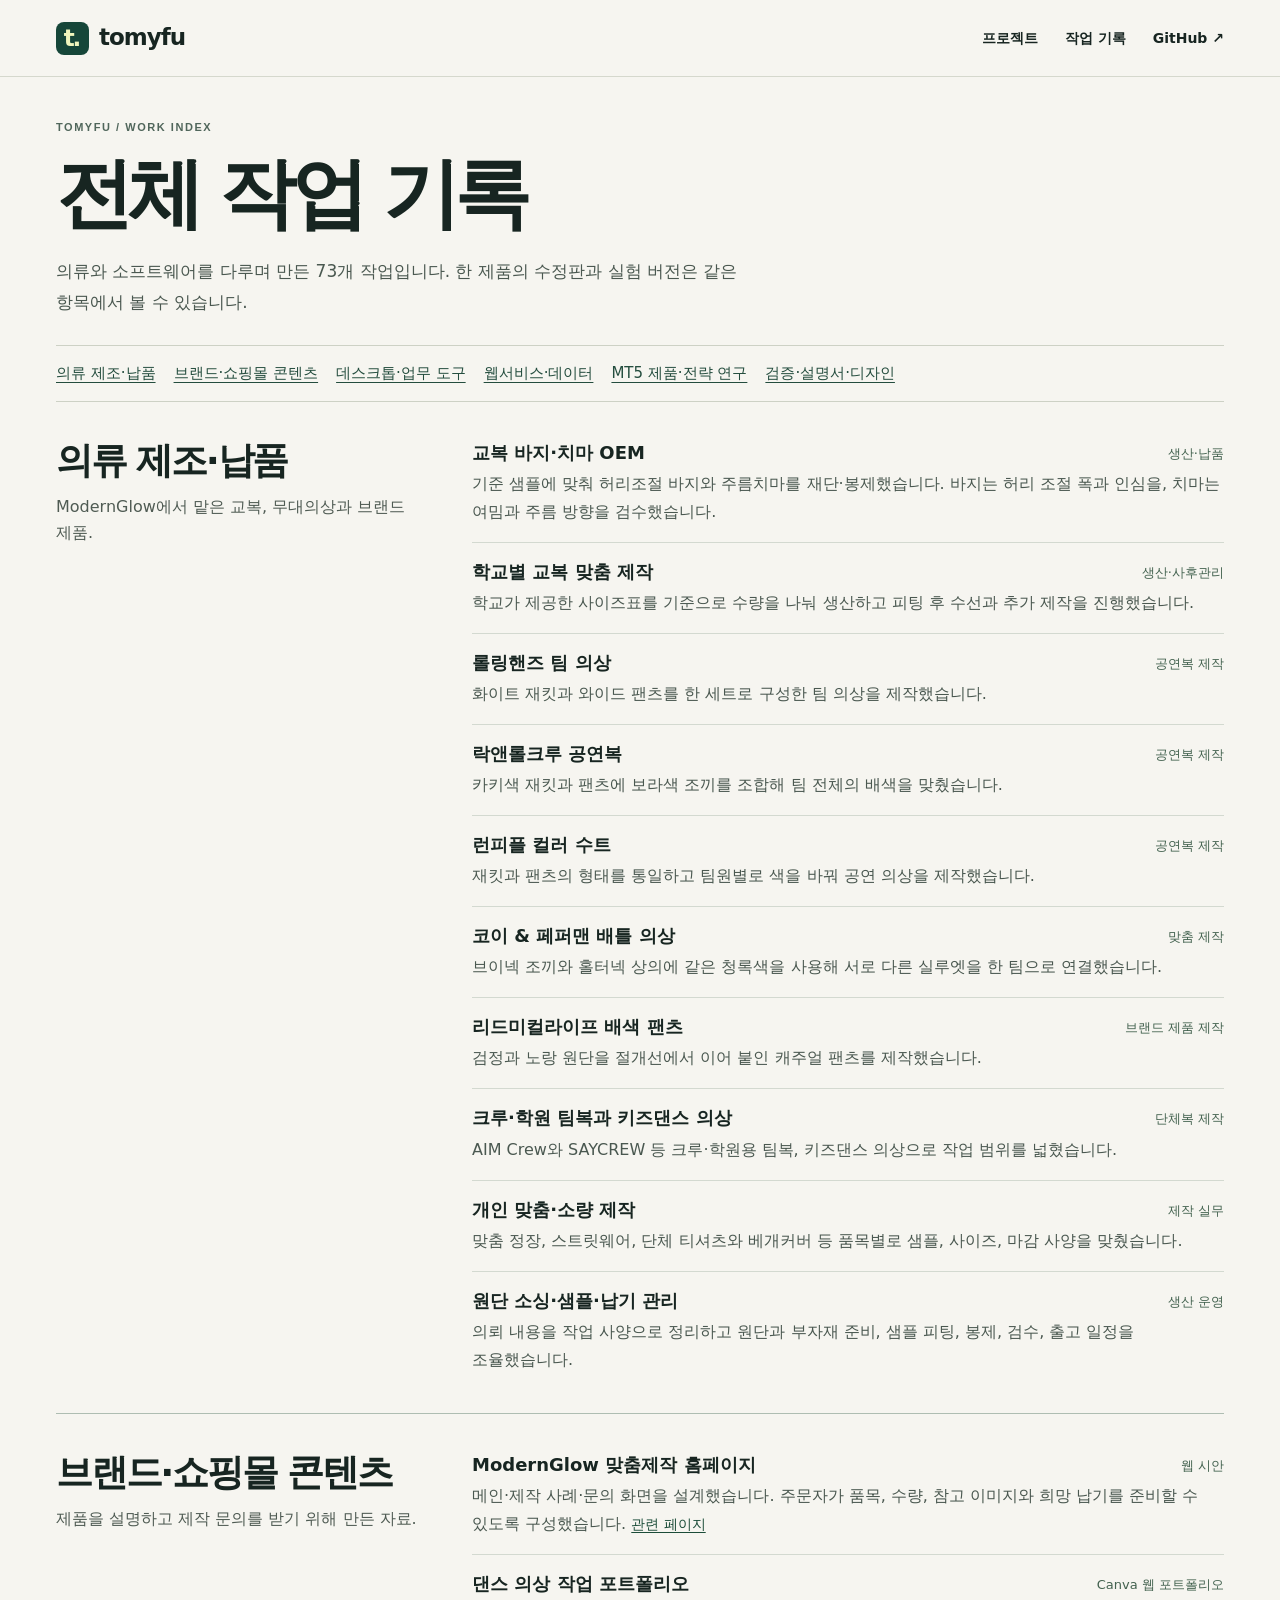
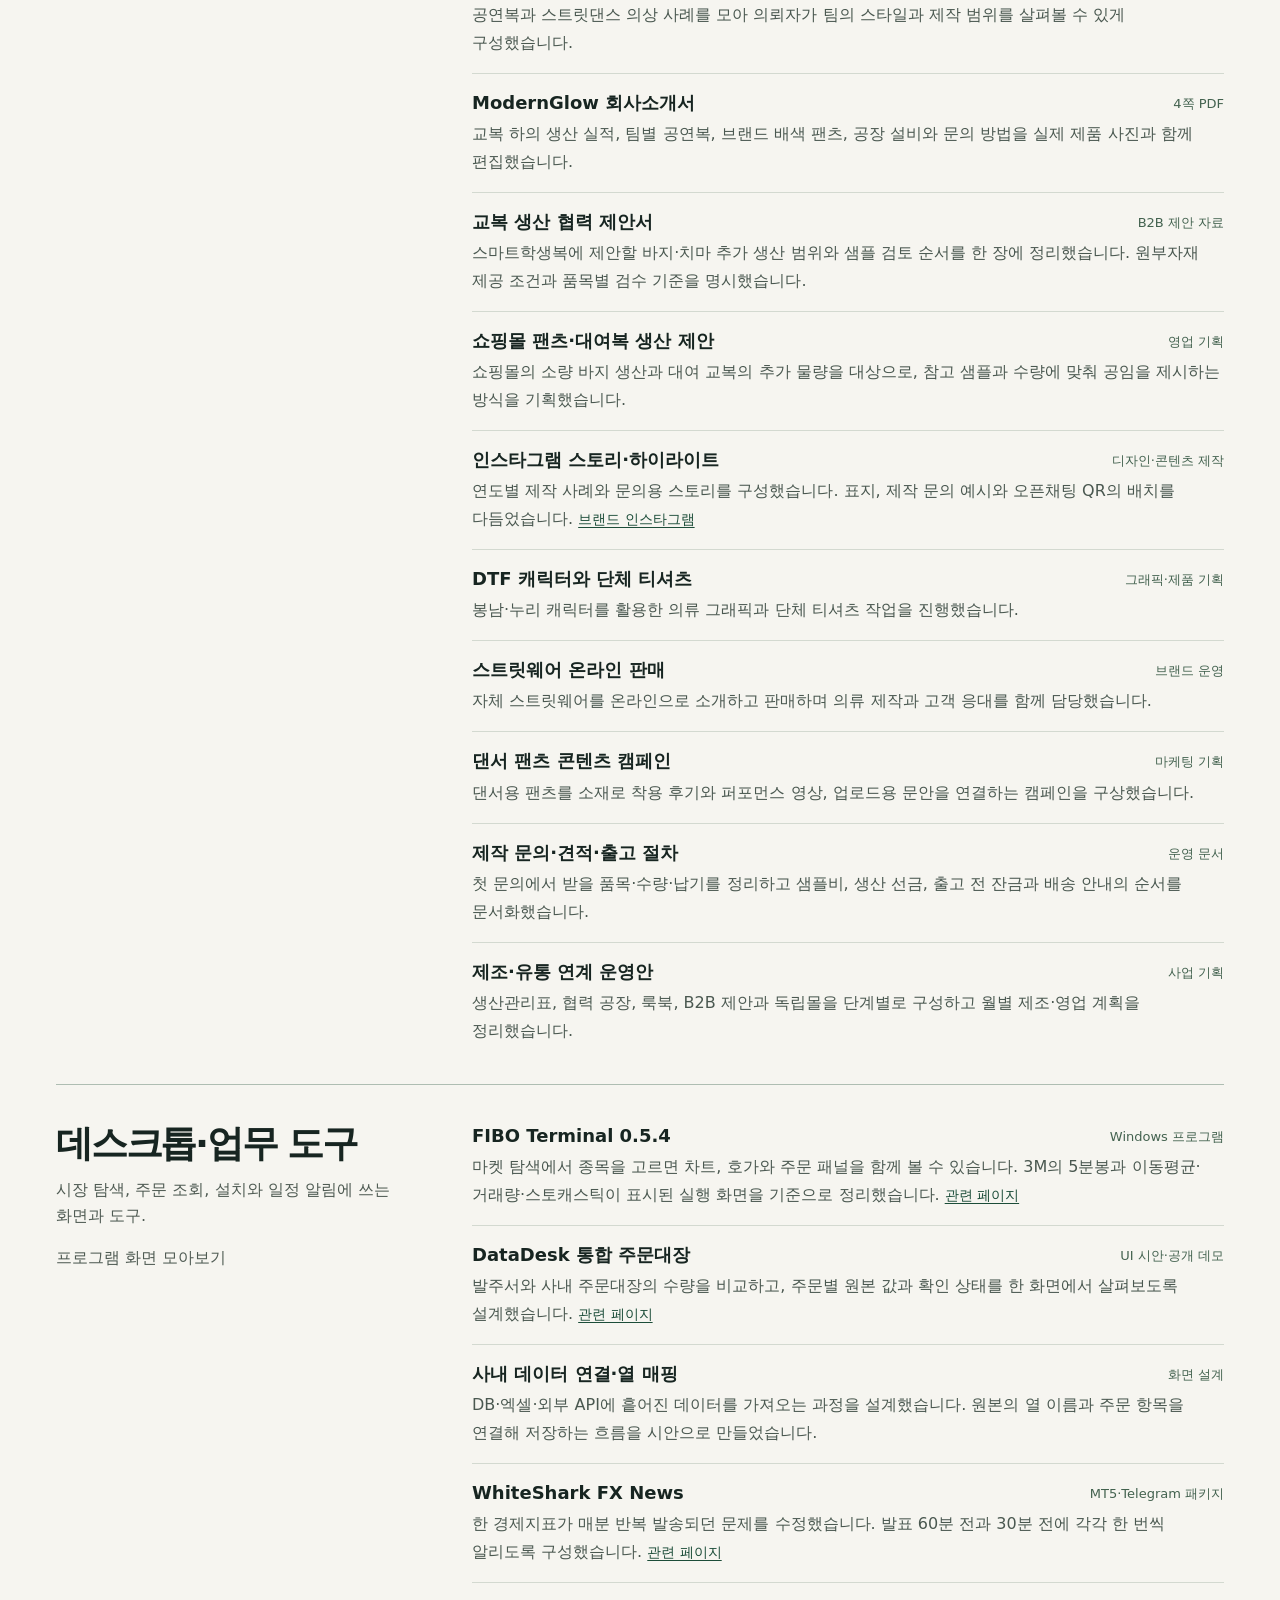
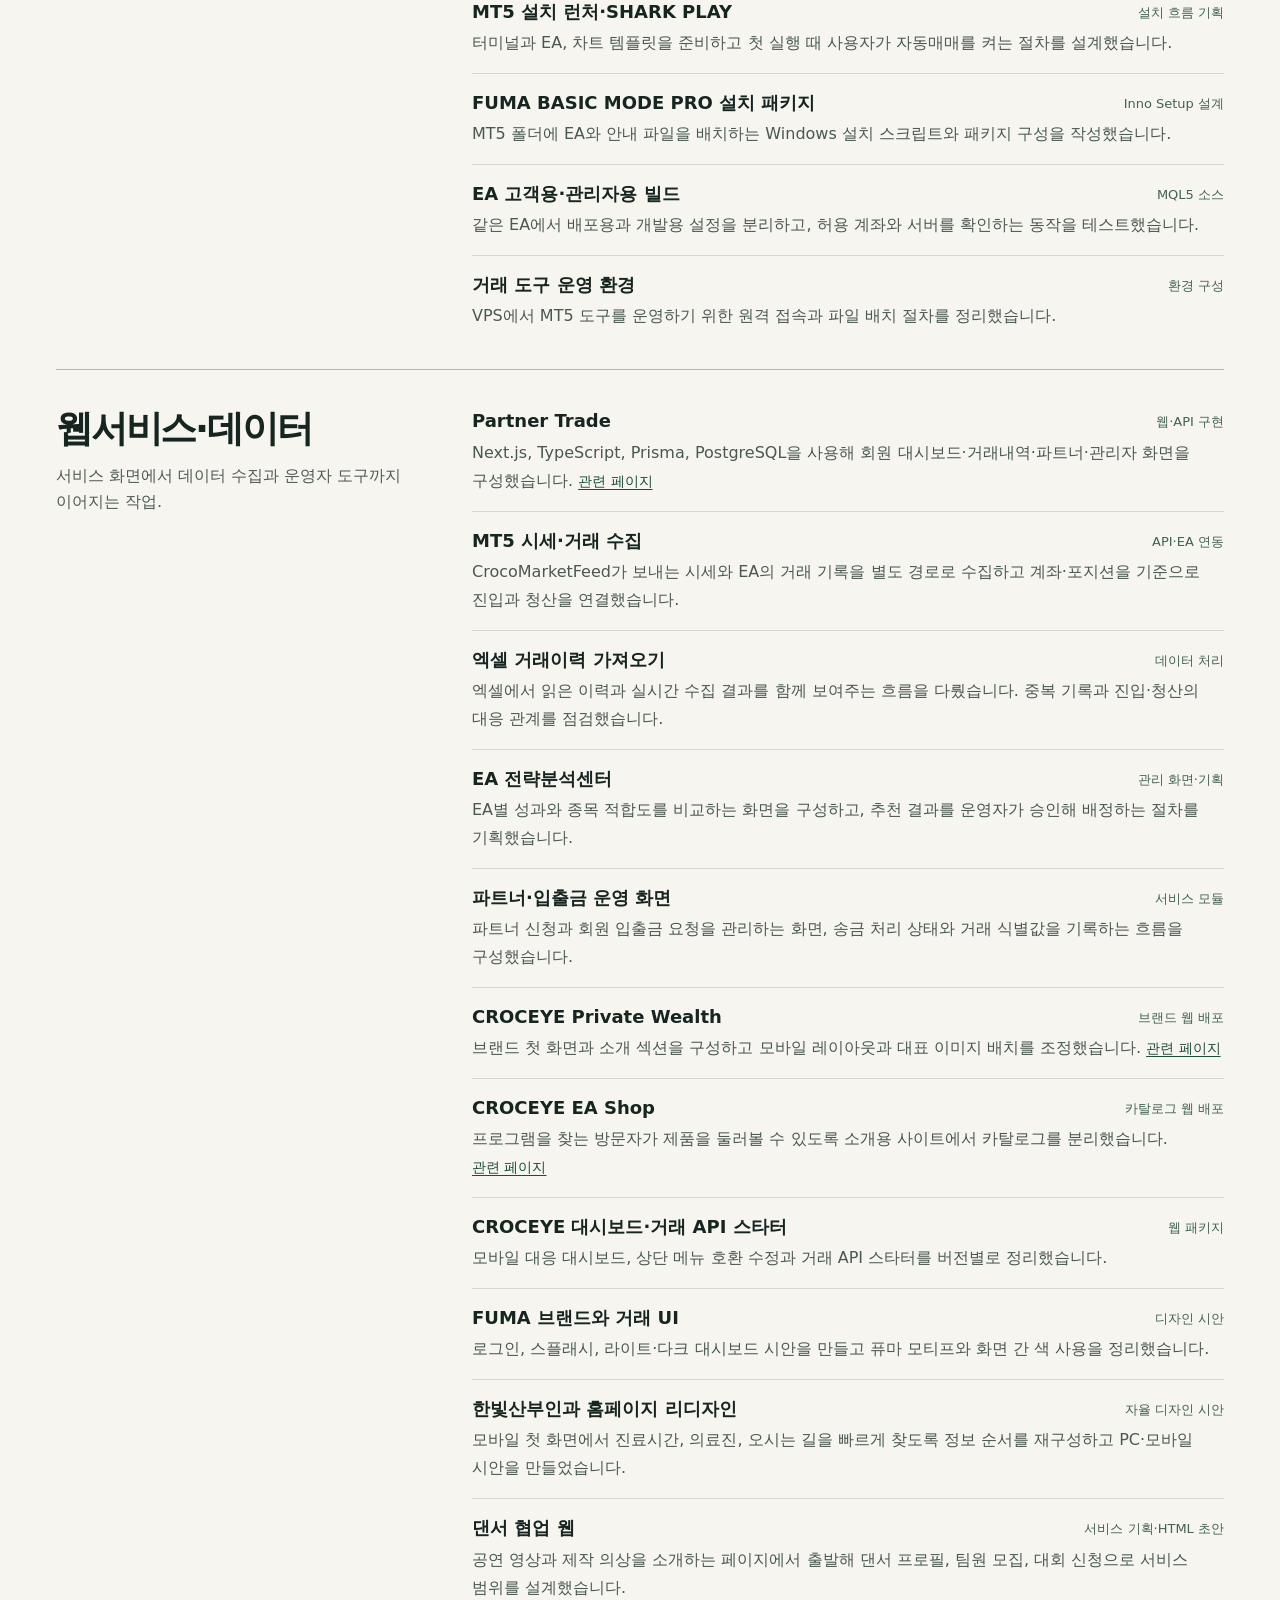
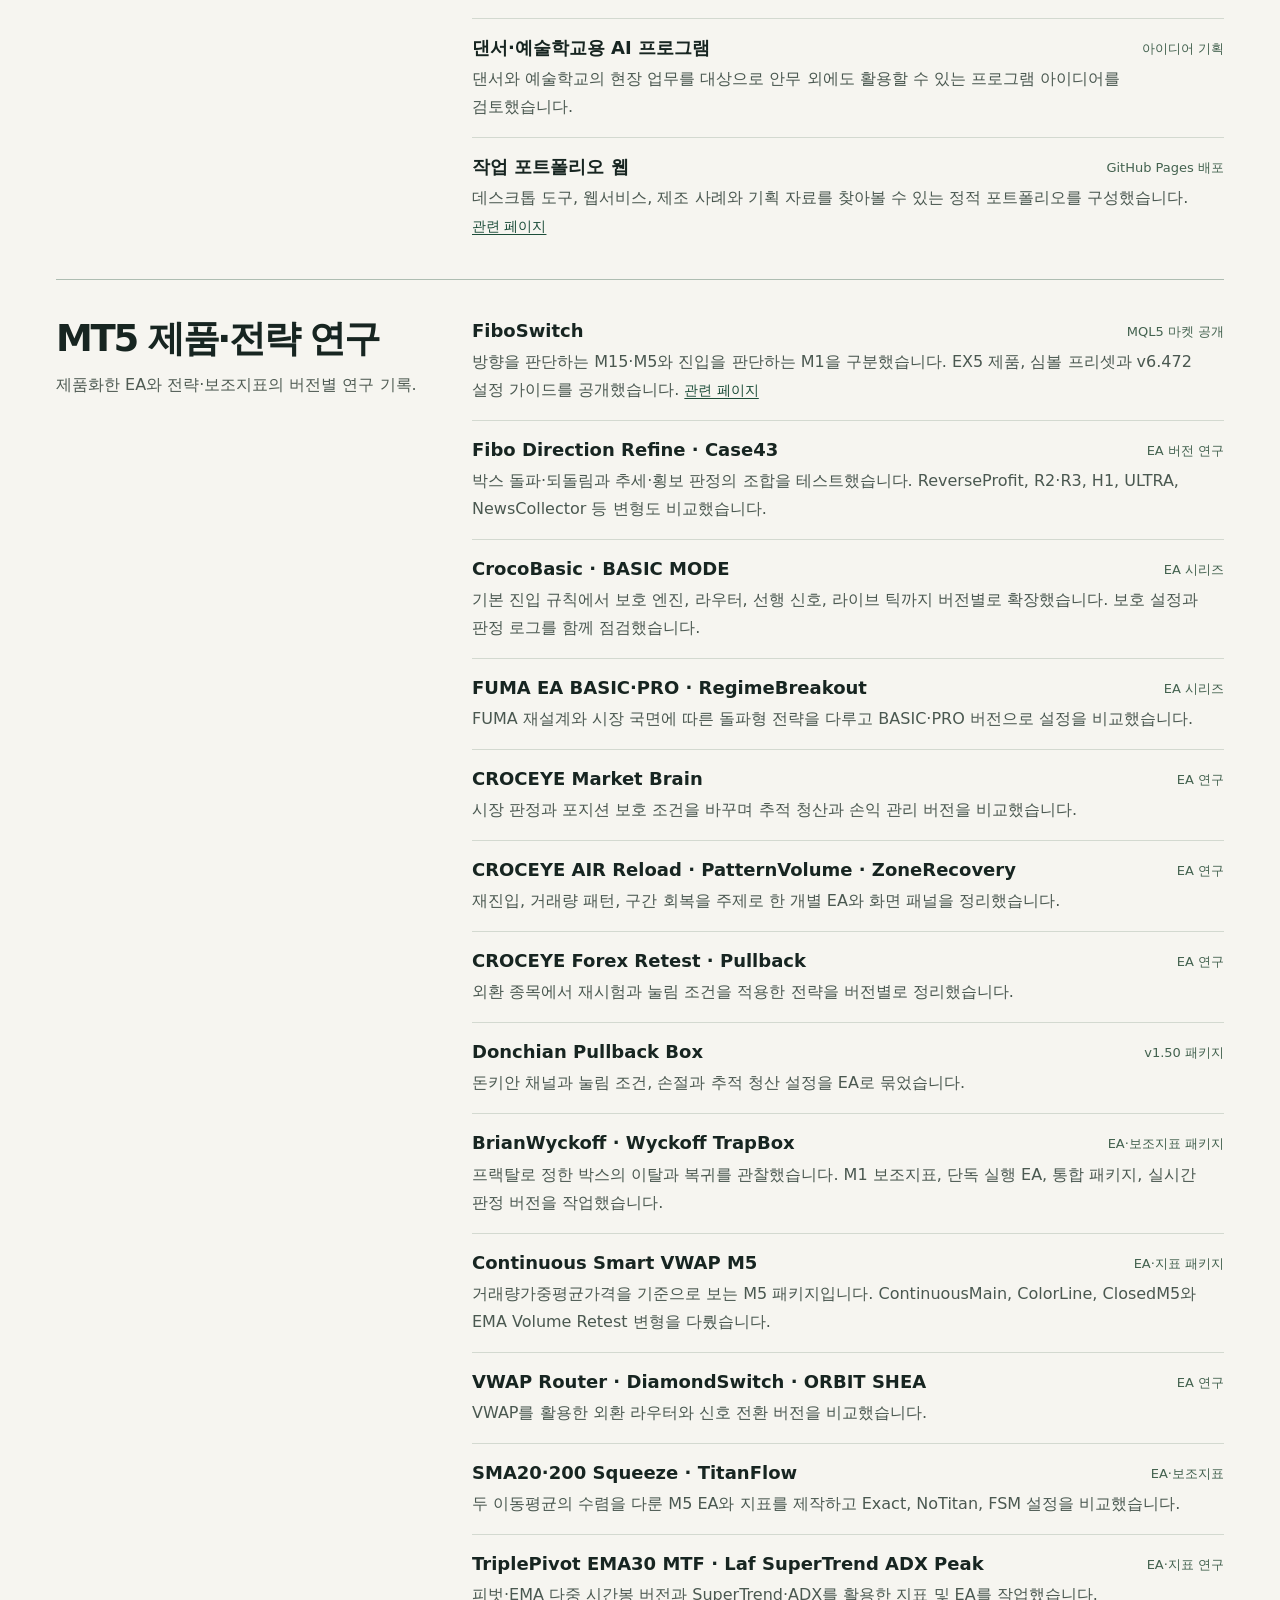
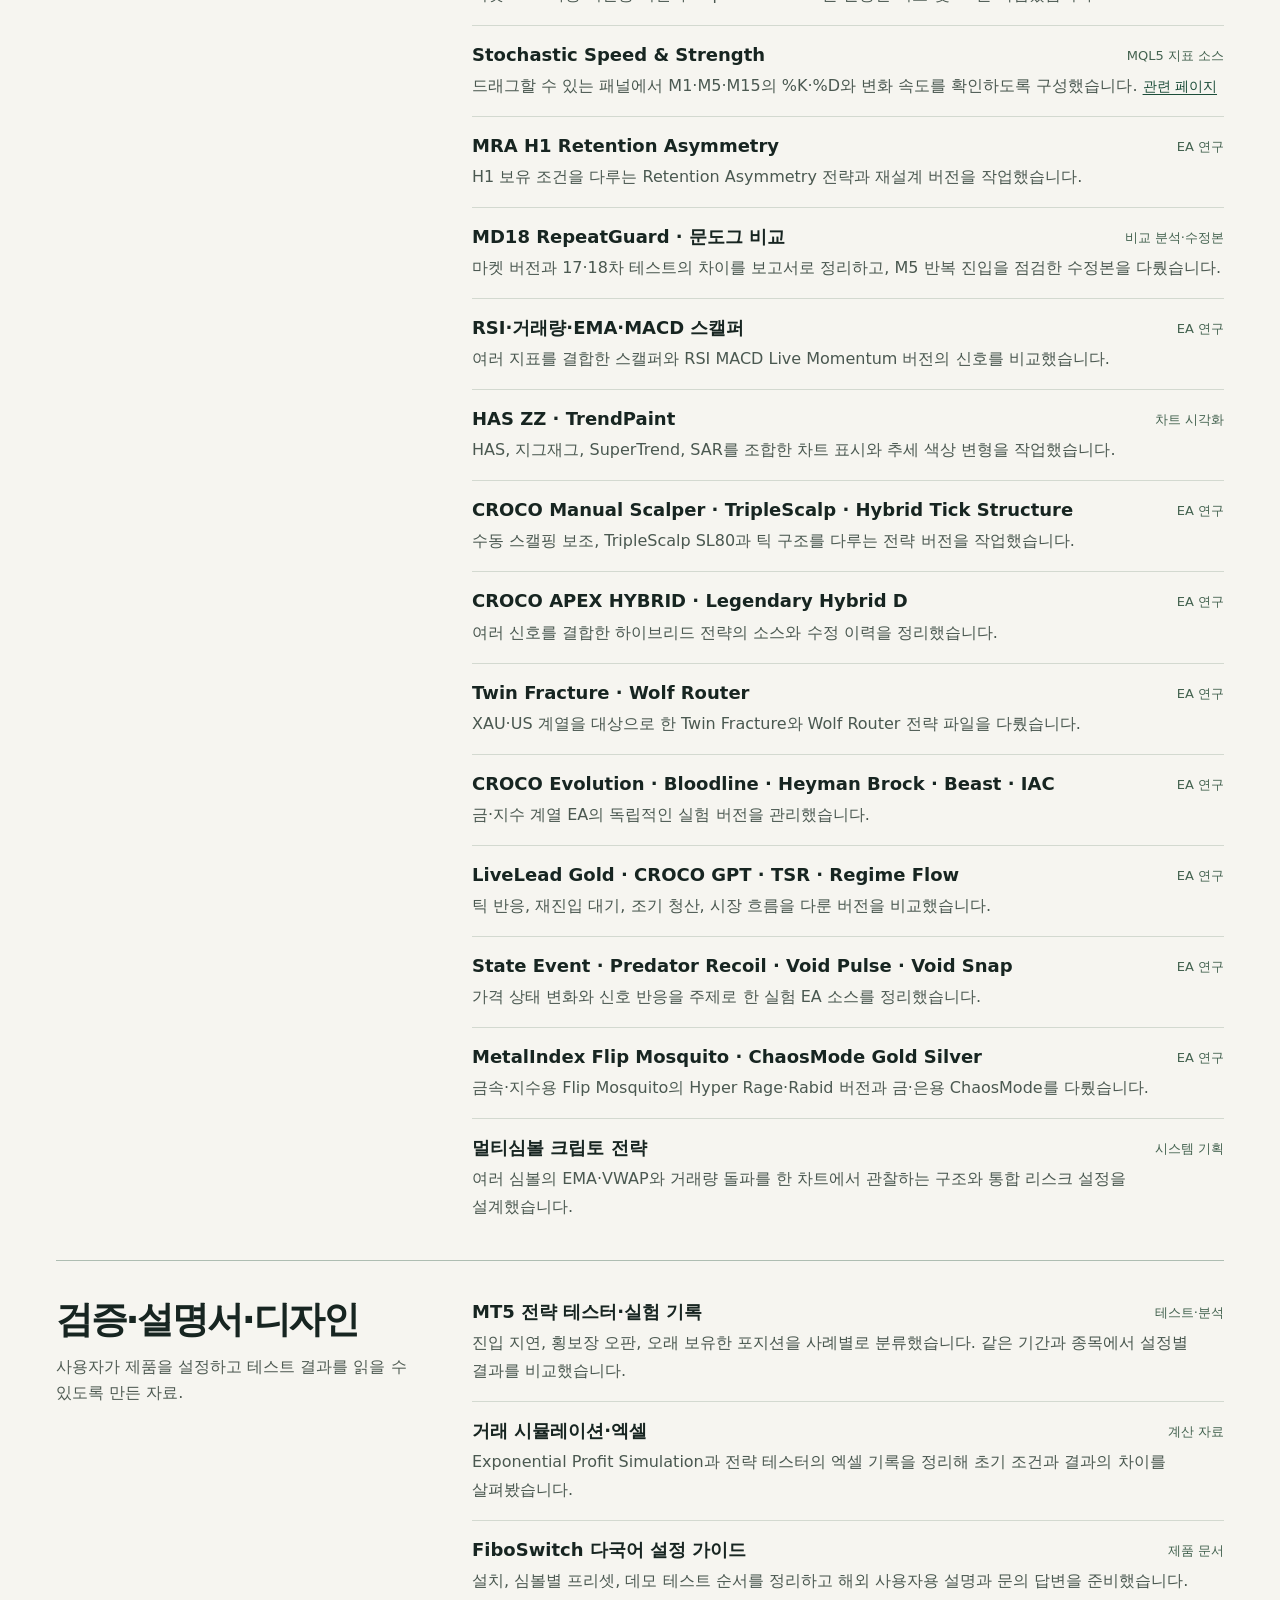
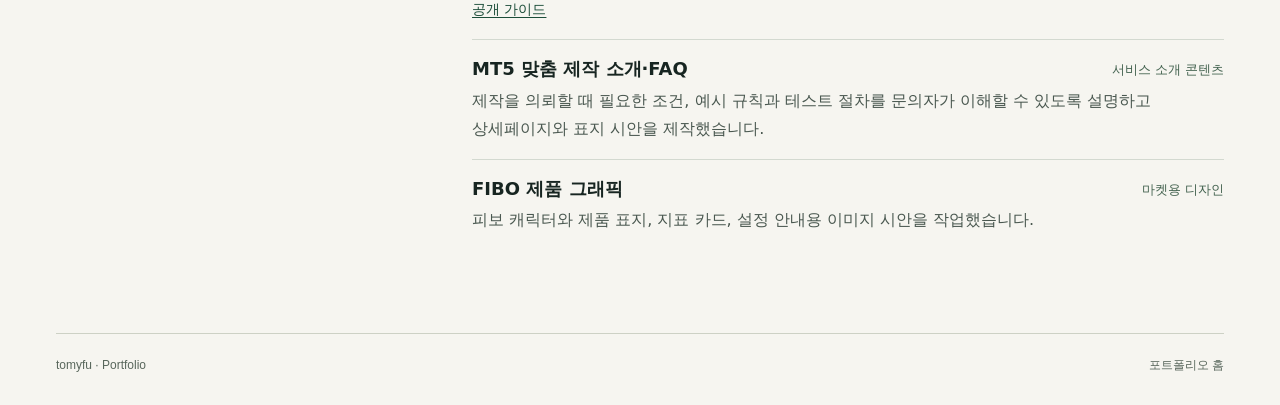
==== commit b9eea57c: "Windows 프로그램별 실행 화면과 UI 시안 갤러리 추가" ====
--- a/work.html
+++ b/work.html
@@ -24,7 +24,7 @@
 <div class="record"><dt>댄서 팬츠 콘텐츠 캠페인</dt><dd class="stage">마케팅 기획</dd><dd class="record-body">댄서용 팬츠를 소재로 착용 후기와 퍼포먼스 영상, 업로드용 문안을 연결하는 캠페인을 구상했습니다.</dd></div>
 <div class="record"><dt>제작 문의·견적·출고 절차</dt><dd class="stage">운영 문서</dd><dd class="record-body">첫 문의에서 받을 품목·수량·납기를 정리하고 샘플비, 생산 선금, 출고 전 잔금과 배송 안내의 순서를 문서화했습니다.</dd></div>
 <div class="record"><dt>제조·유통 연계 운영안</dt><dd class="stage">사업 기획</dd><dd class="record-body">생산관리표, 협력 공장, 룩북, B2B 제안과 독립몰을 단계별로 구성하고 월별 제조·영업 계획을 정리했습니다.</dd></div></dl></section>
-<section id="software" class="group"><header><h2>데스크톱·업무 도구</h2><p>시장 탐색, 주문 조회, 설치와 일정 알림에 쓰는 화면과 도구.</p></header><dl class="records"><div class="record"><dt>FIBO Terminal 0.5.4</dt><dd class="stage">Windows 프로그램</dd><dd class="record-body">마켓 탐색에서 종목을 고르면 차트, 호가와 주문 패널을 함께 볼 수 있습니다. 3M의 5분봉과 이동평균·거래량·스토캐스틱이 표시된 실행 화면을 기준으로 정리했습니다. <a href="projects/fibo-terminal.html">관련 페이지</a></dd></div>
+<section id="software" class="group"><header><h2>데스크톱·업무 도구</h2><p>시장 탐색, 주문 조회, 설치와 일정 알림에 쓰는 화면과 도구.</p><p><a href="windows.html">프로그램 화면 모아보기</a></p></header><dl class="records"><div class="record"><dt>FIBO Terminal 0.5.4</dt><dd class="stage">Windows 프로그램</dd><dd class="record-body">마켓 탐색에서 종목을 고르면 차트, 호가와 주문 패널을 함께 볼 수 있습니다. 3M의 5분봉과 이동평균·거래량·스토캐스틱이 표시된 실행 화면을 기준으로 정리했습니다. <a href="projects/fibo-terminal.html">관련 페이지</a></dd></div>
 <div class="record"><dt>DataDesk 통합 주문대장</dt><dd class="stage">UI 시안·공개 데모</dd><dd class="record-body">발주서와 사내 주문대장의 수량을 비교하고, 주문별 원본 값과 확인 상태를 한 화면에서 살펴보도록 설계했습니다. <a href="demos/datadesk.html">관련 페이지</a></dd></div>
 <div class="record"><dt>사내 데이터 연결·열 매핑</dt><dd class="stage">화면 설계</dd><dd class="record-body">DB·엑셀·외부 API에 흩어진 데이터를 가져오는 과정을 설계했습니다. 원본의 열 이름과 주문 항목을 연결해 저장하는 흐름을 시안으로 만들었습니다.</dd></div>
 <div class="record"><dt>WhiteShark FX News</dt><dd class="stage">MT5·Telegram 패키지</dd><dd class="record-body">한 경제지표가 매분 반복 발송되던 문제를 수정했습니다. 발표 60분 전과 30분 전에 각각 한 번씩 알리도록 구성했습니다. <a href="projects/news.html">관련 페이지</a></dd></div>
